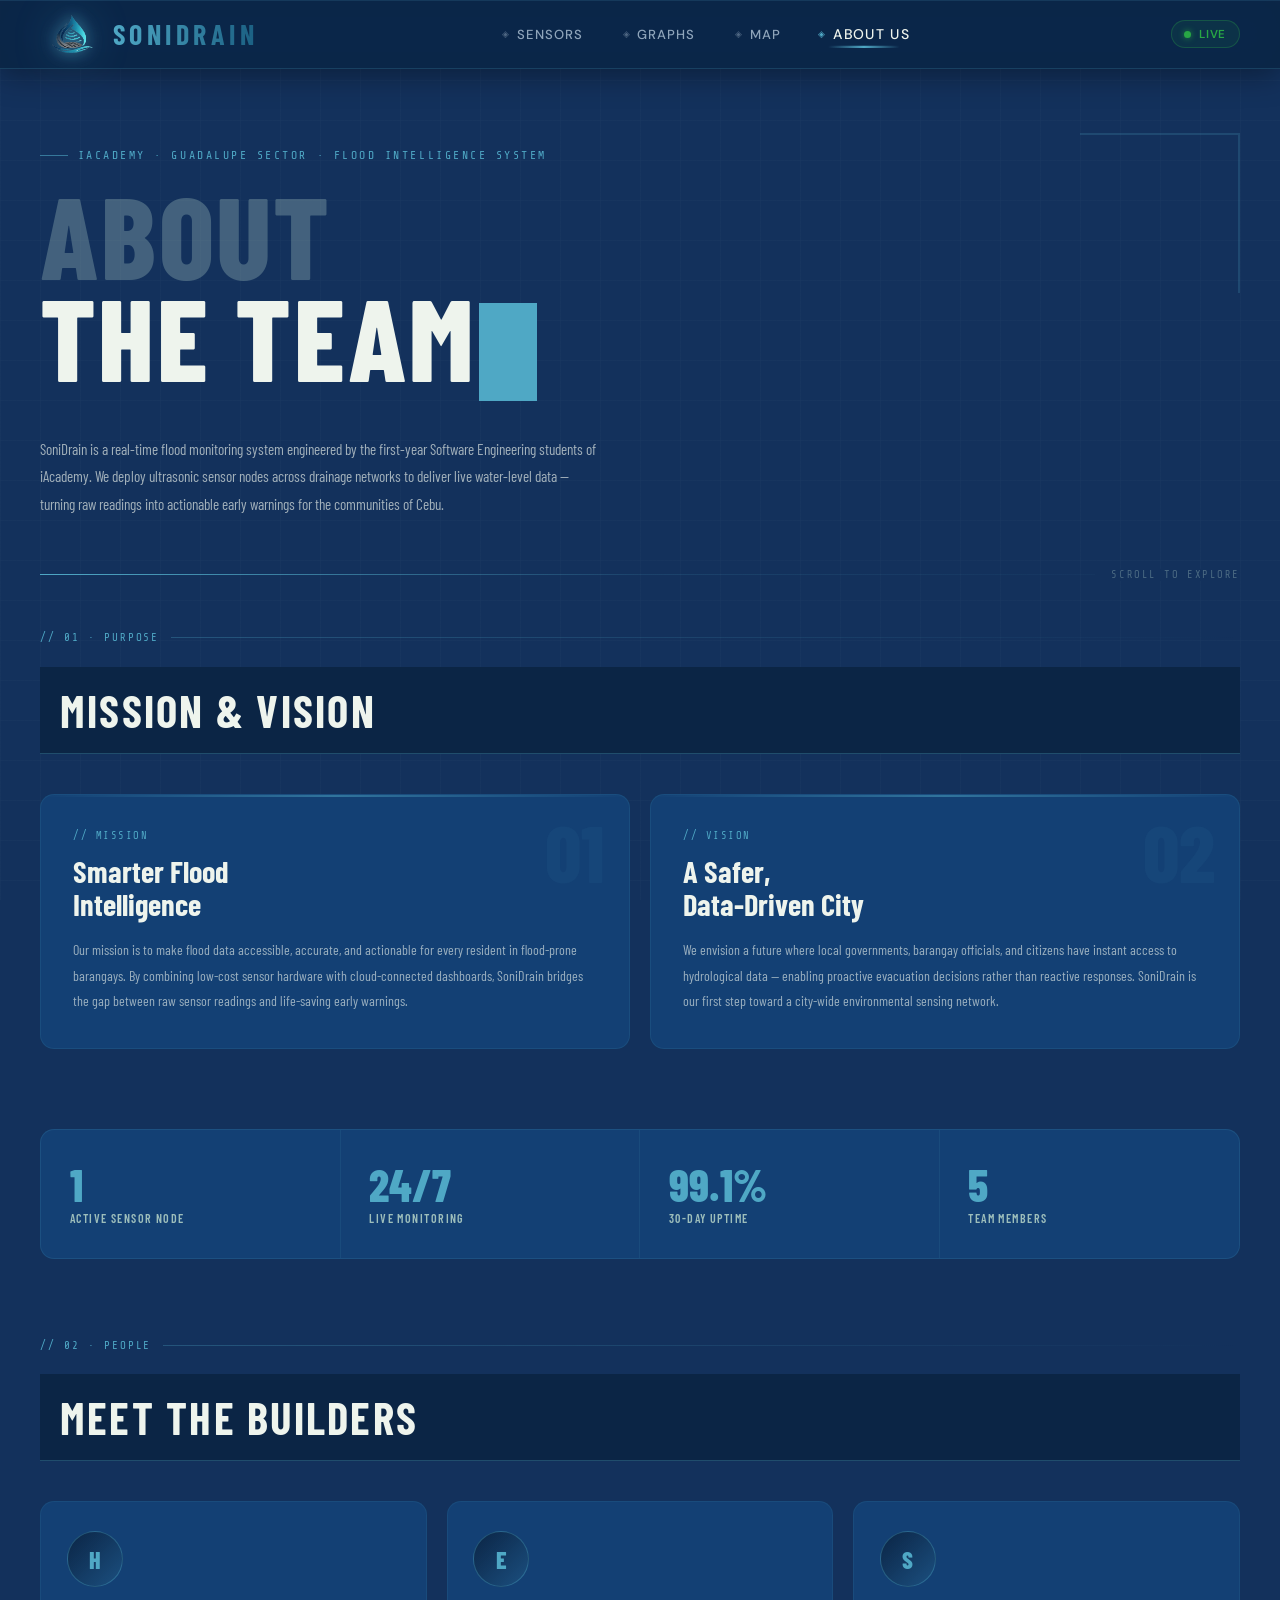
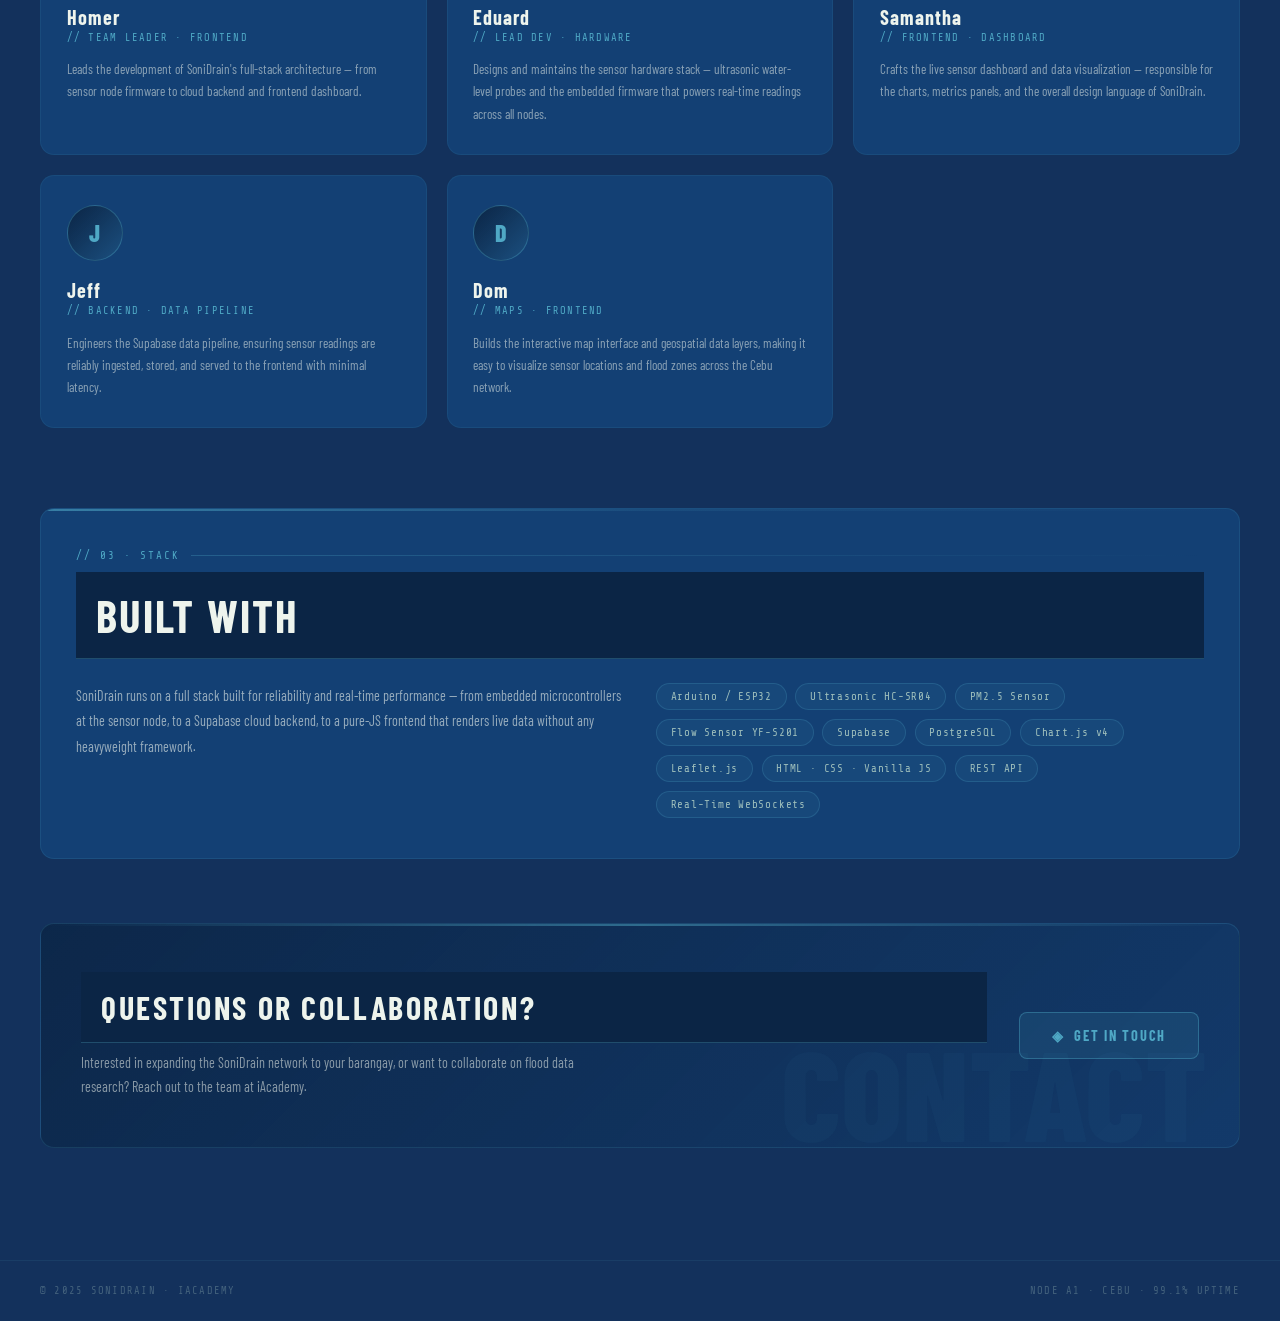
==== Aboutus.html @ 9e8f61bb "Add files via upload" ====
<!DOCTYPE html>
<html lang="en">
<head>
  <meta charset="UTF-8"/>
  <meta name="viewport" content="width=device-width, initial-scale=1.0"/>
  <title>SoniDrain · About Us</title>
  <link href="https://fonts.googleapis.com/css2?family=Barlow+Condensed:wght@400;600;700;800&family=DM+Sans:wght@300;400;500&family=Share+Tech+Mono&display=swap" rel="stylesheet"/>
  <link rel="stylesheet" href="sonidrain.css"/>
</head>
<body>

<div class="scanline"></div>

<!-- ── NAV ── -->
<nav id="mainNav">
  <div class="nav-inner">
    <a class="nav-title" href="index.html">
      <img src="[data-uri]" alt="SoniDrain logo" class="nav-logo"/>
      <span class="nav-brand">SONI<span style="color:var(--muted)">DRAIN</span></span>
    </a>

    <ul class="nav-links" role="list">
      <li><a href="Sensors.html"      class="nav-link"><span class="nav-link-icon">◈</span>Sensors</a></li>
      <li><a href="Testingchart.html" class="nav-link"><span class="nav-link-icon">◈</span>Graphs</a></li>
      <li><a href="Maps.html"         class="nav-link"><span class="nav-link-icon">◈</span>Map</a></li>
      <li><a href="AboutUs.html"      class="nav-link active"><span class="nav-link-icon">◈</span>About Us</a></li>
    </ul>

    <div class="nav-status">
      <span class="status-dot"></span>
      <span class="status-text">Live</span>
    </div>

    <button class="hamburger" id="hamburger" aria-label="Toggle menu" aria-expanded="false">
      <span></span><span></span><span></span>
    </button>
  </div>

  <div class="mobile-menu" id="mobileMenu" aria-hidden="true">
    <a href="Sensors.html"      class="mobile-link"><span class="mobile-link-label">Sensors</span></a>
    <a href="Testingchart.html" class="mobile-link"><span class="mobile-link-label">Graphs</span></a>
    <a href="Maps.html"         class="mobile-link"><span class="mobile-link-label">Map</span></a>
    <div class="mobile-divider"></div>
    <a href="AboutUs.html"      class="mobile-link mobile-link-about"><span class="mobile-link-label">About Us</span></a>
  </div>
</nav>

<!-- ── HERO ── -->
<section class="about-hero">
  <p class="about-eyebrow">iAcademy · Guadalupe Sector · Flood Intelligence System</p>
  <h1 class="about-headline">
    <span class="h-dim">About</span>
    <span class="h-bright">The Team<span class="cursor-blink"></span></span>
  </h1>
  <p class="about-intro">
    SoniDrain is a real-time flood monitoring system engineered by the first-year Software Engineering students of iAcademy. We deploy ultrasonic sensor nodes across drainage networks to deliver live water-level data — turning raw readings into actionable early warnings for the communities of Cebu.
  </p>
  <div class="about-divider" data-label="SCROLL TO EXPLORE"></div>
</section>

<!-- ── MAIN CONTENT ── -->
<main class="about-main">

  <!-- MISSION & VISION -->
  <section class="mv-section">
    <p class="about-label" style="animation-delay:0.05s">// 01 · Purpose</p>
    <h2 class="about-section-title" style="animation-delay:0.1s">Mission &amp; Vision</h2>

    <div class="mv-grid">
      <div class="mv-card" style="animation-delay:0.15s">
        <span class="mv-bg-num">01</span>
        <p class="mv-tag">// Mission</p>
        <h3 class="mv-title">Smarter Flood<br/>Intelligence</h3>
        <p class="mv-body">Our mission is to make flood data accessible, accurate, and actionable for every resident in flood-prone barangays. By combining low-cost sensor hardware with cloud-connected dashboards, SoniDrain bridges the gap between raw sensor readings and life-saving early warnings.</p>
      </div>
      <div class="mv-card" style="animation-delay:0.25s">
        <span class="mv-bg-num">02</span>
        <p class="mv-tag">// Vision</p>
        <h3 class="mv-title">A Safer,<br/>Data-Driven City</h3>
        <p class="mv-body">We envision a future where local governments, barangay officials, and citizens have instant access to hydrological data — enabling proactive evacuation decisions rather than reactive responses. SoniDrain is our first step toward a city-wide environmental sensing network.</p>
      </div>
    </div>
  </section>

  <!-- STATS STRIP -->
  <div class="about-stats" style="animation-delay:0.3s">
    <div class="stat-cell">
      <span class="stat-num">1</span>
      <span class="stat-lbl">Active Sensor Node</span>
    </div>
    <div class="stat-cell">
      <span class="stat-num">24/7</span>
      <span class="stat-lbl">Live Monitoring</span>
    </div>
    <div class="stat-cell">
      <span class="stat-num">99.1%</span>
      <span class="stat-lbl">30-Day Uptime</span>
    </div>
    <div class="stat-cell">
      <span class="stat-num">5</span>
      <span class="stat-lbl">Team Members</span>
    </div>
  </div>

  <!-- TEAM -->
  <section class="team-section">
    <p class="about-label" style="animation-delay:0.35s">// 02 · People</p>
    <h2 class="about-section-title" style="animation-delay:0.4s">Meet the Builders</h2>

    <div class="about-team-grid">
      <div class="about-team-card" style="animation-delay:0.45s">
        <div class="team-av">H</div>
        <div class="team-nm">Homer</div>
        <div class="team-rl">// Team Leader · Frontend</div>
        <p class="team-bi">Leads the development of SoniDrain's full-stack architecture — from sensor node firmware to cloud backend and frontend dashboard.</p>
      </div>

      <div class="about-team-card" style="animation-delay:0.52s">
        <div class="team-av">E</div>
        <div class="team-nm">Eduard</div>
        <div class="team-rl">// Lead Dev · Hardware</div>
        <p class="team-bi">Designs and maintains the sensor hardware stack — ultrasonic water-level probes and the embedded firmware that powers real-time readings across all nodes.</p>
      </div>

      <div class="about-team-card" style="animation-delay:0.59s">
        <div class="team-av">S</div>
        <div class="team-nm">Samantha</div>
        <div class="team-rl">// Frontend · Dashboard</div>
        <p class="team-bi">Crafts the live sensor dashboard and data visualization — responsible for the charts, metrics panels, and the overall design language of SoniDrain.</p>
      </div>

      <div class="about-team-card" style="animation-delay:0.66s">
        <div class="team-av">J</div>
        <div class="team-nm">Jeff</div>
        <div class="team-rl">// Backend · Data Pipeline</div>
        <p class="team-bi">Engineers the Supabase data pipeline, ensuring sensor readings are reliably ingested, stored, and served to the frontend with minimal latency.</p>
      </div>

      <div class="about-team-card" style="animation-delay:0.73s">
        <div class="team-av">D</div>
        <div class="team-nm">Dom</div>
        <div class="team-rl">// Maps · Frontend</div>
        <p class="team-bi">Builds the interactive map interface and geospatial data layers, making it easy to visualize sensor locations and flood zones across the Cebu network.</p>
      </div>
    </div>
  </section>

  <!-- TECH STACK -->
  <div class="about-tech" style="animation-delay:0.8s">
    <p class="about-label" style="margin-bottom:0.6rem; animation-delay:0s; opacity:1">// 03 · Stack</p>
    <h2 class="about-section-title" style="margin-bottom:1.5rem; animation-delay:0s; opacity:1">Built With</h2>

    <div class="tech-two-col">
      <p class="tech-intro">
        SoniDrain runs on a full stack built for reliability and real-time performance — from embedded microcontrollers at the sensor node, to a Supabase cloud backend, to a pure-JS frontend that renders live data without any heavyweight framework.
      </p>
      <div class="tech-pills">
        <span class="tech-pill">Arduino / ESP32</span>
        <span class="tech-pill">Ultrasonic HC-SR04</span>
        <span class="tech-pill">PM2.5 Sensor</span>
        <span class="tech-pill">Flow Sensor YF-S201</span>
        <span class="tech-pill">Supabase</span>
        <span class="tech-pill">PostgreSQL</span>
        <span class="tech-pill">Chart.js v4</span>
        <span class="tech-pill">Leaflet.js</span>
        <span class="tech-pill">HTML · CSS · Vanilla JS</span>
        <span class="tech-pill">REST API</span>
        <span class="tech-pill">Real-Time WebSockets</span>
      </div>
    </div>
  </div>

  <!-- CTA -->
  <div class="about-cta" style="animation-delay:0.9s">
    <div>
      <h2 class="cta-title">Questions or Collaboration?</h2>
      <p class="cta-sub">Interested in expanding the SoniDrain network to your barangay, or want to collaborate on flood data research? Reach out to the team at iAcademy.</p>
    </div>
    <a href="mailto:samanthaalexi2007@gmail.com" class="cta-btn">◈&nbsp; Get In Touch</a>
  </div>

</main>

<!-- FOOTER -->
<footer class="about-footer">
  <span>© 2025 SoniDrain · iAcademy</span>
  <span>Node A1 · Cebu · 99.1% Uptime</span>
</footer>

<!-- NAV SCRIPT -->
<script>
  document.addEventListener('DOMContentLoaded', function () {
    var btn    = document.getElementById('hamburger');
    var drawer = document.getElementById('mobileMenu');
    if (!btn || !drawer) return;
    btn.addEventListener('click', function () {
      var isOpen = drawer.classList.toggle('open');
      btn.classList.toggle('open', isOpen);
      btn.setAttribute('aria-expanded', String(isOpen));
      drawer.setAttribute('aria-hidden', String(!isOpen));
    });
    drawer.querySelectorAll('a').forEach(function (link) {
      link.addEventListener('click', function () {
        drawer.classList.remove('open');
        btn.classList.remove('open');
        btn.setAttribute('aria-expanded', 'false');
        drawer.setAttribute('aria-hidden', 'true');
      });
    });
  });
</script>

</body>
</html>
---- sonidrain.css ----
*, *::before, *::after { box-sizing: border-box; margin: 0; padding: 0; }

/* remove default top margin from headings so sticky nav doesn't create gap */
h1, h2, h3, h4, h5, h6 { margin-top: 0; }

:root {
  --bg: #13315c;
  --surface: #134074;
  --border: #0b2545;
  --accent: #f4e9cd;
  --text: #eef4ed;
  --muted: #9dbebb;
}

 body {
    background: var(--bg);
    color: var(--text);
    font-family: 'DM Sans', sans-serif;
    min-height: 100vh;
    overflow-x: hidden;
    /* allow vertical touch scrolling by default */
    touch-action: pan-y;
  }

  /* Animated background grid */
  body::before {
    content: '';
    position: fixed;
    inset: 0;
    background-image: 
      linear-gradient(rgba(157,190,187,0.03) 1px, transparent 1px),
      linear-gradient(90deg, rgba(157,190,187,0.03) 1px, transparent 1px);
    background-size: 40px 40px;
    pointer-events: none;
    z-index: 0;
  }

/* ── NAV SHELL ── */
nav {
  position: sticky;
  top: 0;
  z-index: 100;
  background: var(--border);
  backdrop-filter: blur(12px);
  border-bottom: 1px solid var(--border);
}

.nav-inner {
  display: flex;
  align-items: center;
  justify-content: space-between;
  padding: 0 2.5rem;
  height: 64px;
}

/* ── TITLE ── */
.nav-title {
  text-decoration: none;
  display: flex;
  align-items: center;
  gap: 0.55rem;
}

.nav-logo {
  height: 40px;
  width: auto;
  display: block;
  filter: drop-shadow(0 0 6px rgba(79, 168, 197, 0.7)) drop-shadow(0 0 14px rgba(79, 168, 197, 0.4));
}

.nav-title-text {
  font-family: 'Barlow Condensed', 'DM Sans', sans-serif;
  font-size: 2.0rem;
  font-weight: 700;
  letter-spacing: 0.12em;
  text-transform: uppercase;
  background: linear-gradient(to right, #4fa8c5, #1a5f82);
  -webkit-background-clip: text;
  -webkit-text-fill-color: transparent;
  background-clip: text;
  filter: drop-shadow(0 0 6px rgba(79, 168, 197, 0.7)) drop-shadow(0 0 14px rgba(79, 168, 197, 0.4));
}

.nav-links { list-style: none; display: flex; align-items: center; gap: 0.15rem; margin: 0; padding: 0; }

/* Nav shell */
nav#mainNav {
  position: sticky;
  top: 0;
  z-index: 200;
  background: rgba(11, 37, 69, 0.92);
  backdrop-filter: blur(20px) saturate(180%);
  -webkit-backdrop-filter: blur(20px) saturate(180%);
  border-bottom: 1px solid rgba(79, 168, 197, 0.2);
  box-shadow: 0 4px 32px rgba(0, 0, 0, 0.4), 0 1px 0 rgba(79, 168, 197, 0.15) inset;
}

/* Inner layout */
nav#mainNav .nav-inner {
  display: flex;
  align-items: center;
  justify-content: space-between;
  padding: 0 2.5rem;
  height: 68px;
  max-width: 1400px;
  margin: 0 auto;
}

/* Brand / logo */
nav#mainNav .nav-title {
  text-decoration: none;
  display: flex;
  align-items: center;
  gap: 0.65rem;
  flex-shrink: 0;
}

nav#mainNav .nav-logo {
  height: 38px;
  width: auto;
  filter: drop-shadow(0 0 8px rgba(79, 168, 197, 0.8)) drop-shadow(0 0 20px rgba(79, 168, 197, 0.35));
  transition: filter 0.3s ease;
}

nav#mainNav .nav-title:hover .nav-logo {
  filter: drop-shadow(0 0 12px rgba(79, 168, 197, 1)) drop-shadow(0 0 28px rgba(79, 168, 197, 0.6));
}

nav#mainNav .nav-brand {
  font-family: 'Barlow Condensed', 'DM Sans', sans-serif;
  font-size: 1.75rem;
  font-weight: 700;
  letter-spacing: 0.16em;
  text-transform: uppercase;
  background: linear-gradient(to right, #4fa8c5, #1a5f82);
  -webkit-background-clip: text;
  -webkit-text-fill-color: transparent;
  background-clip: text;
  line-height: 1;
}

/* Nav links */
nav#mainNav .nav-link {
  position: relative;
  display: flex;
  align-items: center;
  gap: 0.4rem;
  color: rgba(200, 220, 235, 0.7);
  text-decoration: none;
  font-family: 'DM Sans', sans-serif;
  font-size: 0.82rem;
  font-weight: 500;
  letter-spacing: 0.08em;
  text-transform: uppercase;
  padding: 0.55rem 1.1rem;
  border-radius: 6px;
  border: 1px solid transparent;
  transition: color 0.2s, background 0.2s, border-color 0.2s;
}

nav#mainNav .nav-link-icon {
  font-size: 0.55rem;
  opacity: 0.5;
  transition: opacity 0.2s, color 0.2s;
}

nav#mainNav .nav-link:hover,
nav#mainNav .nav-link.active {
  color: #eef4ed;
  transition: color 0.2s, transform 0.2s;
  transform: scale(1.07);
}

nav#mainNav .nav-link:hover .nav-link-icon,
nav#mainNav .nav-link.active .nav-link-icon {
  color: #4fa8c5;
  opacity: 1;
}

/* Animated underline */
nav#mainNav .nav-link::after {
  content: '';
  position: absolute;
  bottom: 5px;
  left: 50%;
  width: 0;
  height: 1.5px;
  background: linear-gradient(90deg, transparent, #4fa8c5, transparent);
  transform: translateX(-50%);
  transition: width 0.3s ease;
  border-radius: 2px;
}

nav#mainNav .nav-link:hover::after,
nav#mainNav .nav-link.active::after {
  width: 55%;
}

/* Live status badge */
nav#mainNav .nav-status {
  display: flex;
  align-items: center;
  gap: 0.5rem;
  margin-left: 1.2rem;
  padding: 0.35rem 0.8rem;
  border-radius: 20px;
  background: rgba(40, 167, 69, 0.1);
  border: 1px solid rgba(40, 167, 69, 0.3);
  flex-shrink: 0;
}

nav#mainNav .status-dot {
  width: 7px;
  height: 7px;
  border-radius: 50%;
  background: #28a745;
  box-shadow: 0 0 6px rgba(40, 167, 69, 0.8);
  animation: pulse-dot 2s ease-in-out infinite;
}

@keyframes pulse-dot {
  0%, 100% { box-shadow: 0 0 4px rgba(40, 167, 69, 0.6); transform: scale(1); }
  50%       { box-shadow: 0 0 10px rgba(40, 167, 69, 1);  transform: scale(1.2); }
}

nav#mainNav .status-text {
  font-family: 'DM Sans', sans-serif;
  font-size: 0.72rem;
  font-weight: 600;
  letter-spacing: 0.06em;
  text-transform: uppercase;
  color: #28a745;
}

/* Hamburger */
nav#mainNav .hamburger {
  display: none;
  flex-direction: column;
  justify-content: center;
  gap: 5px;
  width: 40px;
  height: 40px;
  background: rgba(79, 168, 197, 0.08);
  border: 1px solid rgba(79, 168, 197, 0.25);
  border-radius: 8px;
  cursor: pointer;
  padding: 10px;
  transition: background 0.2s, border-color 0.2s;
}

nav#mainNav .hamburger:hover {
  background: rgba(79, 168, 197, 0.18);
  border-color: rgba(79, 168, 197, 0.5);
}

nav#mainNav .hamburger span {
  display: block;
  height: 1.5px;
  background: #9dbebb;
  border-radius: 2px;
  transition: transform 0.3s ease, opacity 0.3s ease, background 0.2s;
  transform-origin: center;
}

nav#mainNav .hamburger:hover span { background: #4fa8c5; }
nav#mainNav .hamburger.open span:nth-child(1) { transform: translateY(6.5px) rotate(45deg); }
nav#mainNav .hamburger.open span:nth-child(2) { opacity: 0; transform: scaleX(0); }
nav#mainNav .hamburger.open span:nth-child(3) { transform: translateY(-6.5px) rotate(-45deg); }

/* Mobile drawer */
nav#mainNav .mobile-menu {
  display: none;
  flex-direction: column;
  overflow: hidden;
  max-height: 0;
  transition: max-height 0.4s ease, padding 0.4s ease;
  border-top: 1px solid transparent;
  background: rgba(11, 37, 69, 0.97);
  padding: 0 1.5rem;
}

nav#mainNav .mobile-menu.open {
  display: flex;
  max-height: 480px;
  border-top-color: rgba(79, 168, 197, 0.2);
  padding: 0.75rem 1.5rem 1rem;
}

nav#mainNav .mobile-link {
  display: flex;
  align-items: center;
  padding: 0.85rem 0.5rem;
  color: rgba(200, 220, 235, 0.75);
  text-decoration: none;
  font-family: 'DM Sans', sans-serif;
  font-size: 0.9rem;
  font-weight: 500;
  letter-spacing: 0.06em;
  text-transform: uppercase;
  border-bottom: 1px solid rgba(79, 168, 197, 0.1);
  transition: color 0.2s, padding-left 0.2s;
}

nav#mainNav .mobile-link:last-child { border-bottom: none; }

nav#mainNav .mobile-link:hover,
nav#mainNav .mobile-link.active {
  color: #4fa8c5;
  padding-left: 1rem;
}

nav#mainNav .mobile-divider {
  height: 1px;
  background: rgba(79, 168, 197, 0.15);
  margin: 0.25rem 0;
}

nav#mainNav .mobile-link-about { color: rgba(244, 233, 205, 0.7); }
nav#mainNav .mobile-link-about:hover { color: #f4e9cd; }

/* Responsive */
@media (max-width: 720px) {
  nav#mainNav .nav-inner { padding: 0 1.25rem; }
  nav#mainNav .nav-links  { display: none; }
  nav#mainNav .nav-status { display: none; }
  nav#mainNav .hamburger  { display: flex; }
  nav#mainNav .mobile-menu { display: flex; }
}

/*homers code*/
.ctrl-dropdown {
  position: relative;
}

.ctrl-toggle {
  display: flex;
  align-items: center;
  gap: 0.45rem;
  white-space: nowrap;
}

.ctrl-label {
  color: var(--muted);
  font-size: 0.75rem;
  letter-spacing: 0.06em;
  text-transform: uppercase;
  border-right: 1px solid var(--border);
  padding-right: 0.55rem;
  margin-right: 0.1rem;
}

.ctrl-value {
  color: var(--text);
  font-size: 0.875rem;
}

/* ── CTRL DROPDOWN MENU PANEL (base — hidden by default) ── */
.ctrl-menu {
  position: absolute;
  top: calc(100% + 6px);
  left: 0;
  min-width: 160px;
  background: var(--surface);
  border: 1px solid rgba(79, 168, 197, 0.35);
  border-radius: 6px;
  box-shadow: 0 6px 20px rgba(0, 0, 0, 0.5);
  z-index: 300;
  opacity: 0;
  visibility: hidden;
  transform: translateY(-6px);
  transition: opacity 0.15s ease, transform 0.15s ease, visibility 0.15s;
  padding: 4px 0;
}

.ctrl-menu a {
  display: block;
  padding: 1rem 1rem;
  color: var(--text);
  text-decoration: none;
  font-family: 'Barlow Condensed', sans-serif;
  font-size: 0.875rem;
  white-space: nowrap;
  transition: background 0.15s, color 0.15s;
}

.ctrl-menu a:hover {
  background: rgba(79, 168, 197, 0.15);
  color: #4fa8c5;
}

/* add a thin divider between items */
.ctrl-menu a + a {
  border-top: 1px solid var(--border);
}

/* when pointer is over an item, make its divider a pastel blue too */
.ctrl-menu a:hover,
.ctrl-menu a:hover + a {
  border-top-color: rgba(79, 168, 197, 0.3);
}
/* open state — JS toggles this class */
.ctrl-menu.ctrl-open {
  opacity: 1;
  visibility: visible;
  transform: translateY(0);
}

/* ── CTRL TOGGLE BUTTON BASE STYLES ── */
.ctrl-toggle {
  background: var(--bg);
  border: 1px solid var(--border);
  border-radius: 6px;
  padding: 0.5rem 0.5rem;
  cursor: pointer;
  color: var(--text);
  transition: border-color 0.2s;
}

.ctrl-toggle:hover {
  border-color: rgba(79, 168, 197, 0.6);
}

.chevron {
  transition: transform 0.2s ease;
  color: var(--muted);
  flex-shrink: 0;
}

.ctrl-toggle-wrap {
  display: flex;
  align-items: center;
  gap: 0.5rem;
  border: 1px solid var(--border);
  border-radius: 6px;
  padding: 0.5rem 0.9rem;
  background: var(--bg);
  cursor: pointer;
}

.ctrl-toggle-wrap .ctrl-label {
  border-right: none;
  padding-right: 0;
  margin-right: 0;
}

.ctrl-number {
  width: 60px;
  background: transparent;
  border: none;
  color: var(--text);
  font-family: 'Barlow Condensed', sans-serif;
  font-size: 0.875rem;
  outline: none;
  padding: 0;
}

.ctrl-fetch-btn {
  margin-left: 0;
}

.ctrl-dropdown .dropdown-menu {
  z-index: 200;
}
.container {
  background-color: var(--surface);
  padding: 20px;
  border-radius: 8px;
  box-shadow: 0 2px 4px rgba(0,0,0,0.3);
  margin: 24px auto;
  max-width: 960px;
  /* allow children (like charts) to overflow vertically */
  overflow: visible;
  display: flex;
  flex-direction: column;
}

/* ensure chart container and wrapper grow to fit their canvas */
#chartContainer {
  overflow: visible;
  /* maintain sensible baseline height even before chart drawn */
  min-height: clamp(300px, 50vw, 600px);
}

.chart-wrapper {
  /* make sure canvas has room; height already controlled by clamp above */
  width: 100%;
}

.container h1 {
  color: var(--accent);
  margin-bottom: 16px;
  font-family: 'Barlow Condensed', sans-serif;
}

.controls {
  margin-bottom: 20px;
  display: flex;
  flex-wrap: wrap;
  align-items: center;
  gap: 10px;
  padding: 5px 0 0 5px;

}

.controls label {
  color: var(--text);
  font-size: 0.875rem;
}

.controls select,
.controls input[type="number"] {
  padding: 8px 10px;
  border: 1px solid var(--border);
  border-radius: 4px;
  background: var(--bg);
  color: var(--text);
  font-family: 'Barlow Condensed', sans-serif;
  font-size: 0.875rem;
  cursor: pointer;
}

.controls input[type="checkbox"] {
  accent-color: var(--accent);
  width: 16px;
  height: 16px;
  cursor: pointer;
}

.controls button {
  padding: 8px 18px;
  background: var(--bg);
  color: var(--accent);
  border: 1px solid var(--bg);
  border-radius: 4px;
  font-family: 'DM Sans', sans-serif;
  font-size: 0.875rem;
  cursor: pointer;
  transition: background 0.2s, color 0.2s;
}

.controls button:hover {
  background: var(--accent);
  color: var(--bg);
}

#chartContainer {
  position: relative;
  width: 100%;
  height: auto;
  /* ensure parent expands: reserve plenty of vertical space for the chart */
  min-height: clamp(300px, 50vw, 600px);
}

#chartContainer h3 {
  color: var(--muted);
  font-size: 0.8rem;
  margin-bottom: 6px;
}

#output {
  color: var(--muted);
  font-size: 0.75rem;
  max-height: 120px;
  overflow-y: auto;
  background: var(--border);
  padding: 8px;
  border-radius: 4px;
  margin-bottom: 12px;
  white-space: pre-wrap;
  word-break: break-all;
}

.chart-wrapper {
  position: relative;
  width: 100%;
  height: clamp(250px, 45vw, 480px);
}

.chart-wrapper canvas {
  width: 100% !important;
  height: 100% !important;
}

@media (max-width: 600px) {
  .container {
    margin: 5px;
    padding: 14px;
  }

  .chart-wrapper {
    height: clamp(220px, 60vw, 320px);
  }

  .controls {
    flex-direction: column;
    align-items: flex-start;
  }
}

 /*doms page*/
    * { margin: 0; padding: 0; box-sizing: border-box; }

    body {
      background: #13315c;
      color: #eef4ed;
      font-family: 'Barlow Condensed', sans-serif;
    }

    h2 {
      padding: 16px 20px;
      background: #0b2545;
      color: #eef4ed;
      font-size: 1.1rem;
      letter-spacing: 0.08em;
      text-transform: uppercase;
      border-bottom: 1px solid rgba(79, 168, 197, 0.3);
      transition: background 0.15s;
    }

    #map {
      height: 100%;
      width: 100%;
    }

    /* Dark tile overlay to tint OSM tiles toward the brand palette */
    .leaflet-tile-pane {
      filter: hue-rotate(190deg) saturate(0.6) brightness(0.6);
    }

    /* Popup styling */
    .leaflet-popup-content-wrapper {
      background: #134074;
      color: #eef4ed;
      border: 1px solid rgba(79, 168, 197, 0.4);
      border-radius: 6px;
      box-shadow: 0 4px 16px rgba(0,0,0,0.4);
    }
    .leaflet-popup-tip {
      background: #134074;
    }
    .leaflet-popup-content b {
      color: #4fa8c5;
    }
    .leaflet-popup-close-button {
      color: #9dbebb !important;
    }

    /* Layout */
    .container {
      display: flex;
      height: calc(100vh - 68px);
    }
    /* chart layout used for chart page (sidebar + main content) */
    .chart-layout {
      display: flex;
      flex-direction: row;
      height: calc(100vh - 68px);
      width: 100vw;
    }

    /* main content area beside sidebar */
    .chart-layout .main-content {
      flex: 1 1 auto;
      padding: 20px;
      overflow: auto;
    }

    /* make sidebar stack on narrow screens */
    @media (max-width: 900px) {
      .chart-layout {
        flex-direction: column;
        /* remove fixed viewport height so content can scroll naturally */
        height: auto;
        min-height: calc(100vh - 68px - 53px); /* nav + page-header */
      }

      .chart-layout .sidebar {
        width: 100%;
        min-width: 0;
        /* cap sidebar so it doesn't eat the whole screen */
        max-height: 260px;
        padding: 1rem;
        margin: 0 1rem;
        overflow-y: auto;
        border-right: none;
        border-bottom: 1px solid rgba(79,168,197,0.2);
      }

      /* controls wrap into a tighter grid on mobile */
      .chart-layout .controls {
        display: flex;
        flex-wrap: wrap;
        gap: 8px;
        padding: 12px;
      }

      /* each control stretches to fill available row width */
      .chart-layout .ctrl-dropdown,
      .chart-layout .ctrl-toggle-wrap,
      .chart-layout .ctrl-fetch-btn {
        flex: 1 1 calc(50% - 8px);
        min-width: 140px;
      }

      /* Fetch button spans full width for easy tap */
      .chart-layout .ctrl-fetch-btn {
        flex: 1 1 100%;
      }

      /* chart wrapper fills remaining height sensibly */
      .chart-layout .chart-wrapper {
        height: clamp(260px, 55vw, 420px);
      }

      /* give main-content breathing room */
      .chart-layout .main-content {
        padding: 12px;
        overflow: visible;
      }
    }

    /* Extra-small phones */
    @media (max-width: 480px) {
      .chart-layout .sidebar {
        max-height: 220px;
      }

      .chart-layout .ctrl-dropdown,
      .chart-layout .ctrl-toggle-wrap {
        flex: 1 1 100%;
      }

      .chart-layout .chart-wrapper {
        height: clamp(220px, 65vw, 340px);
      }

      .page-header {
        font-size: 1.1rem;
        padding: 10px 14px;
      }
    }


    /* Sidebar (styled like the sensor-panel) */
    .sidebar {
      width: 260px;
      min-width: 260px;
      background: var(--surface);
      border: 1px solid var(--border);
      overflow-y: auto;
      display: flex;
      flex-direction: column;
    }

    .sidebar-title {
      padding: 1rem 1.2rem;
      font-size: 0.75rem;
      font-weight: 600;
      letter-spacing: 0.15em;
      text-transform: uppercase;
      color: var(--muted);
      background: none;
      border-bottom: 1px solid var(--border);
      display: flex;
      align-items: center;
      gap: 0.5rem;
    }

    /* page header for chart view */
    .page-header {
      padding: 16px 20px;
      background: #0b2545;
      color: #eef4ed;
      font-size: 1.1rem;
      letter-spacing: 0.08em;
      text-transform: uppercase;
      border-bottom: 1px solid rgba(79, 168, 197, 0.3);
    }

    .sensor-card {
      padding: 14px 16px;
      border-bottom: 1px solid rgba(79, 168, 197, 0.1);
      cursor: pointer;
      transition: background 0.15s;
    }

    .sensor-card:hover {
      background: rgba(79, 168, 197, 0.08);
    }

    .sensor-card.active {
      background: rgba(79, 168, 197, 0.15);
      border-left: 3px solid #4fa8c5;
    }

    .sensor-card .sensor-name {
      font-size: 0.9rem;
      font-weight: 600;
      color: #eef4ed;
      margin-bottom: 4px;
    }

    .sensor-card .sensor-coords {
      font-size: 0.75rem;
      color: #9dbebb;
      font-family: monospace;
      margin-bottom: 8px;
    }

    .sensor-card .go-btn {
      display: inline-flex;
      align-items: center;
      gap: 5px;
      font-size: 0.7rem;
      color: #4fa8c5;
      text-decoration: none;
      letter-spacing: 0.05em;
      text-transform: uppercase;
      border: 1px solid rgba(79, 168, 197, 0.35);
      padding: 3px 8px;
      border-radius: 3px;
      transition: background 0.15s, color 0.15s;
    }

    .sensor-card .go-btn:hover {
      background: #4fa8c5;
      color: #0b2545;
    }

    /* Attribution */
    .leaflet-control-attribution {
      background: rgba(11, 37, 69, 0.85) !important;
      color: #9dbebb !important;
    }
    .leaflet-control-attribution a {
      color: #4fa8c5 !important;
    }

    /* Zoom controls */
    .leaflet-control-zoom a {
      background: #134074 !important;
      color: #eef4ed !important;
      border-color: rgba(79, 168, 197, 0.3) !important;
    }
    .leaflet-control-zoom a:hover {
      background: #4fa8c5 !important;
      color: #0b2545 !important;
    }

/* ═══════════════════════════════════════════════════════════
   MAP PAGE — Design System
   ═══════════════════════════════════════════════════════════ */

/* Page wrapper (below fixed nav) */
.page-wrapper {
  position: relative;
  z-index: 1;
  display: flex;
  flex-direction: column;
  /* allow wrapper to expand with content */
  min-height: 100vh;
  /* some space under navbar */
  padding-top: 8px;
}

/* Section header strip */
.section-header {
  /* reduce vertical padding to tighten space under the navbar */
  padding: 16px 32px 8px;
  display: flex;
  align-items: flex-end;
  gap: 20px;
}

.section-header h2 {
  font-family: 'Barlow Condensed', sans-serif;
  font-size: clamp(1.8rem, 4vw, 2.8rem);
  font-weight: 700;
  letter-spacing: 0.08em;
  text-transform: uppercase;
  color: #e8f4f8;
  line-height: 1;
}

.section-header h2 span { color: #4fa8c5; }

.section-header .header-rule {
  flex: 1;
  height: 1px;
  background: linear-gradient(90deg, rgba(79,168,197,0.4) 0%, transparent 100%);
  margin-bottom: 6px;
}

.section-header .header-tag {
  font-family: 'Space Mono', monospace;
  font-size: 0.65rem;
  color: #4fa8c5;
  letter-spacing: 0.15em;
  text-transform: uppercase;
  border: 1px solid rgba(79,168,197,0.4);
  padding: 4px 10px;
  border-radius: 4px;
  margin-bottom: 2px;
  white-space: nowrap;
}

/* Map outer container */
.map-container {
  display: flex;
  /* reset flex to let wrapper control page height */
  flex: none;
  margin: 0 24px 24px;
  border-radius: 12px;
  overflow: hidden;
  border: 1px solid rgba(79,168,197,0.15);
  box-shadow:
    0 0 0 1px rgba(79,168,197,0.05),
    0 24px 60px rgba(0,0,0,0.6),
    inset 0 0 80px rgba(79,168,197,0.03);
  min-height: 560px;
}

/* ── Map Sidebar ── */
.map-container .sidebar {
  width: 300px;
  min-width: 260px;
  background: #111e2e;
  display: flex;
  flex-direction: column;
  border-right: 1px solid rgba(79,168,197,0.15);
  position: relative;
  overflow: hidden;
  /* reset any chart-layout overrides */
  height: auto;
  max-height: none;
  border-bottom: none;
}

/* Vertical accent line */
.map-container .sidebar::before {
  content: '';
  position: absolute;
  top: 0; left: 0; bottom: 0;
  width: 3px;
  background: linear-gradient(
    180deg,
    transparent 0%,
    #4fa8c5 30%,
    #4fa8c5 70%,
    transparent 100%
  );
  opacity: 0.6;
  z-index: 1;
}

.map-container .sidebar-title {
  font-family: 'Space Mono', monospace;
  font-size: 0.62rem;
  letter-spacing: 0.20em;
  text-transform: uppercase;
  color: #4fa8c5;
  padding: 20px 20px 14px 24px;
  border-bottom: 1px solid rgba(79,168,197,0.15);
  display: flex;
  align-items: center;
  gap: 10px;
  background: none;
}

.map-container .sidebar-title::before {
  content: '';
  display: inline-block;
  width: 6px; height: 6px;
  border-radius: 50%;
  background: #3ecf8e;
  box-shadow: 0 0 8px #3ecf8e;
  flex-shrink: 0;
  animation: pulse-dot 2s ease-in-out infinite;
}

/* Scroll area */
.sidebar-scroll {
  flex: 1;
  overflow-y: auto;
  padding: 12px 12px 12px 14px;
}

.sidebar-scroll::-webkit-scrollbar { width: 4px; }
.sidebar-scroll::-webkit-scrollbar-track { background: transparent; }
.sidebar-scroll::-webkit-scrollbar-thumb {
  background: rgba(79,168,197,0.4);
  border-radius: 2px;
}

/* ── Sensor Cards (map page) ── */
.map-container .sensor-card {
  background: #162233;
  border: 1px solid rgba(79,168,197,0.15);
  border-radius: 8px;
  padding: 14px 14px 12px;
  margin-bottom: 8px;
  cursor: pointer;
  transition: border-color 0.2s, box-shadow 0.2s, transform 0.15s;
  position: relative;
  overflow: hidden;
  border-left: none; /* reset chart page active style */
}

.map-container .sensor-card::after {
  content: '';
  position: absolute;
  inset: 0;
  background: linear-gradient(135deg, rgba(79,168,197,0.12) 0%, transparent 60%);
  opacity: 0;
  transition: opacity 0.2s;
}

.map-container .sensor-card:hover {
  border-color: rgba(79,168,197,0.4);
  box-shadow: 0 4px 20px rgba(0,0,0,0.4), 0 0 0 1px rgba(79,168,197,0.4);
  transform: translateX(2px);
  background: #162233;
}

.map-container .sensor-card:hover::after { opacity: 1; }

.map-container .sensor-card.active {
  border-color: #4fa8c5;
  box-shadow: 0 0 0 1px #4fa8c5, 0 6px 24px rgba(79,168,197,0.2);
  background: #162233;
}

.map-container .sensor-card.active::after { opacity: 1; }

.map-container .sensor-card .sensor-name {
  font-family: 'Barlow Condensed', sans-serif;
  font-size: 1rem;
  font-weight: 700;
  letter-spacing: 0.06em;
  color: #e8f4f8;
  margin-bottom: 4px;
  position: relative;
  z-index: 1;
}

.sensor-place {
  font-size: 0.72rem;
  color: #8fb8c8;
  font-style: italic;
  margin-bottom: 8px;
  line-height: 1.4;
  position: relative;
  z-index: 1;
}

.map-container .sensor-card .sensor-coords {
  font-family: 'Space Mono', monospace;
  font-size: 0.60rem;
  color: #4a6b7a;
  letter-spacing: 0.05em;
  margin-bottom: 10px;
  position: relative;
  z-index: 1;
}

.map-container .sensor-card .go-btn {
  display: inline-flex;
  align-items: center;
  gap: 6px;
  font-family: 'Space Mono', monospace;
  font-size: 0.58rem;
  letter-spacing: 0.12em;
  text-transform: uppercase;
  color: #4fa8c5;
  border: 1px solid rgba(79,168,197,0.4);
  padding: 4px 10px;
  border-radius: 4px;
  background: rgba(79,168,197,0.12);
  transition: background 0.2s, box-shadow 0.2s;
  position: relative;
  z-index: 1;
}

.map-container .sensor-card:hover .go-btn,
.map-container .sensor-card.active .go-btn {
  background: rgba(79,168,197,0.22);
  box-shadow: 0 0 12px rgba(79,168,197,0.3);
}

/* ── Map pane ── */
#map {
  flex: 1;
  z-index: 1;
  position: relative;
  height: 100%;
  width: 100%;
  /* allow vertical swipes to pass through so page can scroll on touch devices */
  touch-action: pan-y;
}

/* Leaflet dark popup */
.leaflet-popup-content-wrapper {
  background: #111e2e !important;
  border: 1px solid rgba(79,168,197,0.4) !important;
  border-radius: 8px !important;
  box-shadow: 0 8px 32px rgba(0,0,0,0.5) !important;
  color: #e8f4f8 !important;
  font-family: 'DM Sans', sans-serif !important;
  font-size: 0.82rem !important;
}

.leaflet-popup-tip { background: #111e2e !important; }

.leaflet-popup-content b {
  font-family: 'Barlow Condensed', sans-serif !important;
  font-size: 1rem !important;
  letter-spacing: 0.05em !important;
  color: #4fa8c5 !important;
}

.leaflet-control-zoom a {
  background: #111e2e !important;
  color: #4fa8c5 !important;
  border-color: rgba(79,168,197,0.4) !important;
  transition: background 0.2s !important;
}

.leaflet-control-zoom a:hover {
  background: #162233 !important;
  box-shadow: 0 0 10px rgba(79,168,197,0.3) !important;
}

.leaflet-control-attribution {
  background: rgba(11,22,36,0.75) !important;
  color: #4a6b7a !important;
  font-size: 0.55rem !important;
  backdrop-filter: blur(4px);
}

.leaflet-control-attribution a { color: #4fa8c5 !important; }

/* ── Responsive ── */
@media (max-width: 700px) {
  .map-container {
    flex-direction: column;
    margin: 0 12px 16px;
    min-height: 520px;
  }

  .map-container .sidebar {
    width: 100%;
    min-width: unset;
    border-right: none;
    border-bottom: 1px solid rgba(79,168,197,0.15);
    max-height: 240px;
  }

  .sidebar-scroll {
    display: flex;
    flex-direction: row;
    gap: 8px;
    padding: 10px 12px;
    overflow-x: auto;
    overflow-y: hidden;
  }

  .map-container .sensor-card {
    min-width: 200px;
    margin-bottom: 0;
  }

  .section-header { padding: 12px 16px 8px; }
}

/*dreaded sensors page*/
 main {
    position: relative;
    z-index: 1;
    padding: 2rem;
    max-width: 1400px;
    margin: 0 auto;
  }

  /* PAGE TITLE */
  .page-header {
    display: flex;
    align-items: flex-start;
    justify-content: space-between;
    margin-bottom: 2rem;
    animation: fadeSlideIn 0.6s ease forwards;
  }

  @keyframes fadeSlideIn {
    from { opacity: 0; transform: translateY(-12px); }
    to { opacity: 1; transform: translateY(0); }
  }

  .page-title {
    font-family: 'Barlow Condensed', sans-serif;
    font-size: 1rem;
    font-weight: 600;
    letter-spacing: 0.15em;
    color: var(--muted);
    text-transform: uppercase;
    margin-bottom: 4px;
  }

  .network-name {
    font-family: 'Barlow Condensed', sans-serif;
    font-size: 2.2rem;
    font-weight: 700;
    letter-spacing: 0.05em;
    line-height: 1;
  }

  .network-name span { color: var(--muted); }

  .update-info {
    font-size: 0.75rem;
    color: var(--muted);
    margin-top: 6px;
    font-family: 'Share Tech Mono', monospace;
  }

  .uptime-block {
    text-align: right;
  }

  .uptime-value {
    font-family: 'Barlow Condensed', sans-serif;
    font-size: 3rem;
    font-weight: 700;
    color: var(--muted);
    line-height: 1;
  }

  .uptime-label {
    font-size: 0.7rem;
    color: var(--muted);
    letter-spacing: 0.1em;
    text-transform: uppercase;
    margin-top: 4px;
  }

  /* STAT CARDS ROW */
  .stats-row {
    display: grid;
    grid-template-columns: repeat(5, 1fr);
    gap: 1rem;
    margin-bottom: 2rem;
    animation: fadeSlideIn 0.6s ease 0.1s both;
  }

  .stat-card {
    background: var(--surface);
    border: 1px solid var(--border);
    border-radius: 10px;
    padding: 1rem 1.2rem;
    position: relative;
    overflow: hidden;
    transition: border-color 0.3s, box-shadow 0.3s;
  }

  .stat-card::before {
    content: '';
    position: absolute;
    top: 0; left: 0; right: 0;
    height: 2px;
    background: linear-gradient(90deg, transparent, var(--cyan), transparent);
    opacity: 0.5;
  }

  .stat-card:hover {
    border-color: var(--border-bright);
    box-shadow: var(--glow);
  }

  .stat-label {
    font-size: 0.68rem;
    letter-spacing: 0.12em;
    text-transform: uppercase;
    color: var(--muted);
    margin-bottom: 6px;
    font-family: 'Barlow Condensed', sans-serif;
    font-weight: 600;
  }

  .stat-value {
    font-family: 'Barlow Condensed', sans-serif;
    font-size: 2rem;
    font-weight: 700;
    line-height: 1;
  }

  .stat-value.online { color: #9dbebb; }
  .stat-value.alert { color: var(--accent); }
  .stat-value.offline { color: #ef5350; }
  .stat-value.temp { color: var(--muted); }
  .stat-value.humidity { color: var(--muted); }

  /* MAIN GRID */
  .main-grid {
    display: grid;
    grid-template-columns: 340px 1fr;
    gap: 1.5rem;
    animation: fadeSlideIn 0.6s ease 0.2s both;
  }

  /* SENSOR PANEL */
  .sensor-panel {
    background: var(--surface);
    border: 1px solid var(--border);
    border-radius: 12px;
    overflow: hidden;
    display: flex;
    flex-direction: column;
  }

  .panel-header {
    padding: 1rem 1.2rem;
    border-bottom: 1px solid var(--border);
    font-family: 'Barlow Condensed', sans-serif;
    font-size: 0.75rem;
    font-weight: 600;
    letter-spacing: 0.15em;
    color: var(--muted);
    text-transform: uppercase;
    display: flex;
    align-items: center;
    gap: 8px;
  }

  .panel-header::before {
    content: '//';
    color: var(--muted);
    opacity: 0.7;
  }

  /* SENSOR CARD */
  .sensor-card {
    margin: 1.2rem;
    background: var(--border-col);
    border: 1px solid rgba(157,190,187,0.2);
    border-radius: 10px;
    overflow: hidden;
    position: relative;
  }

  .sensor-card-header {
    padding: 0.9rem 1rem;
    display: flex;
    align-items: center;
    justify-content: space-between;
    border-bottom: 1px solid var(--border);
  }

  .sensor-name {
    font-family: 'Barlow Condensed', sans-serif;
    font-size: 1.1rem;
    font-weight: 700;
    letter-spacing: 0.05em;
    color: var(--muted);
  }

  .node-id {
    font-family: 'Share Tech Mono', monospace;
    font-size: 0.7rem;
    color: var(--muted);
    margin-top: 2px;
  }

  .status-badge {
    font-family: 'Barlow Condensed', sans-serif;
    font-size: 0.7rem;
    font-weight: 700;
    letter-spacing: 0.1em;
    padding: 3px 10px;
    border-radius: 20px;
    text-transform: uppercase;
  }

  .status-badge.online {
    background: rgba(78,223,155,0.15);
    border: 1px solid rgba(78,223,155,0.4);
    color: #9dbebb;
  }

  .sensor-metrics {
    padding: 1rem;
    display: grid;
    grid-template-columns: 1fr 1fr;
    gap: 0.8rem;
  }

  .metric {
    background: rgba(10,22,40,0.6);
    border-radius: 8px;
    padding: 0.8rem;
  }

  .metric-icon {
    font-size: 1rem;
    margin-bottom: 4px;
    opacity: 0.8;
  }

  .metric-label {
    font-size: 0.65rem;
    letter-spacing: 0.1em;
    text-transform: uppercase;
    color: var(--muted);
    font-family: 'Barlow Condensed', sans-serif;
    font-weight: 600;
  }

  .metric-value {
    font-family: 'Barlow Condensed', sans-serif;
    font-size: 1.6rem;
    font-weight: 700;
    line-height: 1.1;
    color: var(--text);
  }

  .metric-bar {
    height: 3px;
    background: rgba(255,255,255,0.1);
    border-radius: 2px;
    margin-top: 8px;
    overflow: hidden;
  }

  .metric-bar-fill {
    height: 100%;
    border-radius: 2px;
    transition: width 1s ease;
  }

  .metric-bar-fill.temp { background: linear-gradient(90deg, var(--cyan), var(--muted)); }
  .metric-bar-fill.humidity { background: linear-gradient(90deg, #9dbebb, #b8d8d8); }
  .metric-bar-fill.pm25 { background: linear-gradient(90deg, var(--muted), #9dbebb); }
  .metric-bar-fill.water { background: linear-gradient(90deg, #1a6fa8, var(--cyan)); }

  .sensor-footer {
    padding: 0.8rem 1rem;
    border-top: 1px solid var(--border);
    display: flex;
    align-items: center;
    justify-content: space-between;
    font-family: 'Share Tech Mono', monospace;
    font-size: 0.7rem;
    color: var(--muted);
  }

  .signal-info {
    display: flex;
    align-items: center;
    gap: 6px;
  }

  /* LOCATION INFO */
  .right-panel {
    display: flex;
    flex-direction: column;
    gap: 1.5rem;
  }

  .right-panel .charts-row {
    flex: 1;
  }

  .right-panel .chart-card {
    height: 100%;
  }

  /* CHARTS ROW */
  .charts-row {
    display: grid;
    grid-template-columns: 1fr 1fr;
    gap: 1.5rem;
  }

  .chart-card {
    background: var(--surface);
    border: 1px solid var(--border);
    border-radius: 12px;
    overflow: hidden;
    padding-bottom: 1rem;
  }

  .chart-title {
    padding: 0.9rem 1.2rem;
    border-bottom: 1px solid var(--border);
    font-family: 'Barlow Condensed', sans-serif;
    font-size: 0.75rem;
    font-weight: 600;
    letter-spacing: 0.15em;
    color: var(--muted);
    text-transform: uppercase;
    display: flex;
    align-items: center;
    gap: 8px;
  }

  .chart-title::before { content: '//'; color: var(--muted); opacity: 0.7; }

  canvas {
    display: block;
    padding: 0.5rem 1rem 0;
    width: 100% !important;
  }

  /* Scrollbar */
  ::-webkit-scrollbar { width: 6px; }
  ::-webkit-scrollbar-track { background: var(--bg); }
  ::-webkit-scrollbar-thumb { background: var(--border-col); border-radius: 3px; }

  /* Animations */
  .sensor-card { animation: cardIn 0.5s ease 0.3s both; }
  @keyframes cardIn {
    from { opacity: 0; transform: translateX(-10px); }
    to { opacity: 1; transform: translateX(0); }
  }

  .timestamp {
    font-family: 'Share Tech Mono', monospace;
    font-size: 0.72rem;
    color: var(--muted);
  }
/* --- STATS ROW: collapse to 1 column on phones --- */
@media (max-width: 768px) {
  .stats-row {
    grid-template-columns: repeat(3, 1fr);
    gap: 0.6rem;
  }
}

@media (max-width: 480px) {
  .stats-row {
    grid-template-columns: repeat(2, 1fr);
  }
  .stats-row .stat-card:last-child {
    grid-column: span 2;
  }
}

/* --- PAGE HEADER: stack vertically on mobile --- */
@media (max-width: 768px) {
  main {
    padding: 1rem;
  }

  .page-header {
    flex-direction: column;
    align-items: flex-start;
    gap: 0.75rem;
    margin-bottom: 1.25rem;
  }

  .network-name {
    font-size: 1.6rem;
  }

  .uptime-block {
    text-align: left;
    display: flex;
    align-items: baseline;
    gap: 0.5rem;
    flex-wrap: wrap;
  }

  .uptime-value {
    font-size: 2rem;
  }

  .uptime-label {
    font-size: 0.65rem;
  }

  .timestamp {
    font-size: 0.65rem;
    width: 100%;
  }
}

/* --- MAIN GRID: single column on tablet/mobile --- */
@media (max-width: 900px) {
  .main-grid {
    grid-template-columns: 1fr;
    gap: 1rem;
  }

  /* Chart comes first on mobile (more important) */
  .right-panel {
    order: -1;
  }

  .sensor-panel {
    order: 1;
  }
}

/* --- CHARTS ROW: single column on small screens --- */
@media (max-width: 600px) {
  .charts-row {
    grid-template-columns: 1fr;
    gap: 1rem;
  }
}

/* --- CHART CARD: ensure canvas is visible and responsive --- */
@media (max-width: 768px) {
  .chart-card canvas {
    min-height: 200px;
    height: auto !important;
    max-height: 260px;
  }

  .chart-card {
    overflow: visible;
  }
}

/* --- SENSOR METRICS: 2-col grid that wraps cleanly --- */
@media (max-width: 480px) {
  .sensor-metrics {
    grid-template-columns: 1fr 1fr;
    gap: 0.6rem;
    padding: 0.75rem;
  }

  .metric-value {
    font-size: 1.3rem;
  }

  .stat-card {
    padding: 0.75rem 0.9rem;
  }

  .stat-value {
    font-size: 1.6rem;
  }
}

/* --- NAV: already has @media 720px in CSS, 
   this ensures hamburger layout is tight --- */
@media (max-width: 720px) {
  nav#mainNav .nav-inner {
    padding: 0 1rem;
    height: 58px;
  }

  nav#mainNav .nav-brand {
    font-size: 1.4rem;
  }

  nav#mainNav .nav-logo {
    height: 30px;
  }
}

/* --- MOBILE MENU open state: ensure full display --- */
@media (max-width: 720px) {

  nav#mainNav .hamburger {
    display: flex;
  }
}

/* --- Chart.js canvas responsive fix --- */
canvas {
  max-width: 100%;
}

#waterChart {
  width: 100% !important;
  height: auto !important;
  max-height: 280px;
}

/* ══════════════════════════════════════════════════════════════
   ABOUT US PAGE
   ══════════════════════════════════════════════════════════════ */

/* ── Scanline overlay ── */
.scanline {
  position: fixed;
  top: 0; left: 0; right: 0;
  height: 3px;
  background: linear-gradient(180deg, transparent, rgba(79,168,197,0.06), transparent);
  animation: about-scanline 8s linear infinite;
  pointer-events: none;
  z-index: 1;
}

@keyframes about-scanline {
  0%   { transform: translateY(-100%); }
  100% { transform: translateY(100vh); }
}

@keyframes about-fadeUp {
  from { opacity: 0; transform: translateY(20px); }
  to   { opacity: 1; transform: translateY(0); }
}

@keyframes about-blink {
  0%, 100% { opacity: 1; }
  50%       { opacity: 0; }
}

@keyframes about-pulseRing {
  0%   { box-shadow: 0 0 0 0 rgba(79,168,197,0.4); }
  70%  { box-shadow: 0 0 0 12px rgba(79,168,197,0); }
  100% { box-shadow: 0 0 0 0 rgba(79,168,197,0); }
}

/* ── Radial glow behind hero ── */
body.about-page::after {
  content: '';
  position: fixed;
  top: -200px; left: 50%;
  transform: translateX(-50%);
  width: 900px; height: 600px;
  background: radial-gradient(ellipse at center, rgba(79,168,197,0.07) 0%, transparent 70%);
  pointer-events: none;
  z-index: 0;
}

/* ── HERO ── */
.about-hero {
  position: relative;
  z-index: 2;
  max-width: 1280px;
  margin: 0 auto;
  padding: 5rem 2.5rem 3.5rem;
}

.about-hero::after {
  content: '';
  position: absolute;
  top: 4rem; right: 2.5rem;
  width: 160px; height: 160px;
  border-top: 2px solid rgba(79,168,197,0.2);
  border-right: 2px solid rgba(79,168,197,0.2);
  pointer-events: none;
}

.about-eyebrow {
  font-family: 'Share Tech Mono', monospace;
  font-size: 0.72rem;
  letter-spacing: 0.22em;
  color: #4fa8c5;
  text-transform: uppercase;
  margin-bottom: 1.4rem;
  opacity: 0;
  animation: about-fadeUp 0.5s ease 0.05s forwards;
  display: flex;
  align-items: center;
  gap: 0.6rem;
}

.about-eyebrow::before {
  content: '';
  display: inline-block;
  width: 28px; height: 1px;
  background: #4fa8c5;
  opacity: 0.6;
}

.about-headline {
  font-family: 'Barlow Condensed', sans-serif;
  font-size: clamp(3.5rem, 9vw, 7.5rem);
  font-weight: 800;
  text-transform: uppercase;
  letter-spacing: 0.02em;
  line-height: 0.88;
  opacity: 0;
  animation: about-fadeUp 0.55s ease 0.15s forwards;
}

.about-headline .h-dim    { color: rgba(157,190,187,0.35); display: block; }
.about-headline .h-bright { color: #eef4ed; display: block; }

.cursor-blink {
  display: inline-block;
  width: 0.5em; height: 0.85em;
  background: #4fa8c5;
  margin-left: 4px;
  vertical-align: middle;
  animation: about-blink 1s step-end infinite;
}

.about-intro {
  margin-top: 2.2rem;
  max-width: 560px;
  font-size: 0.95rem;
  line-height: 1.8;
  color: rgba(238,244,237,0.65);
  opacity: 0;
  animation: about-fadeUp 0.55s ease 0.28s forwards;
}

.about-divider {
  margin-top: 3.5rem;
  position: relative;
  height: 1px;
  background: linear-gradient(90deg, #4fa8c5, rgba(79,168,197,0.15), transparent);
  opacity: 0;
  animation: about-fadeUp 0.5s ease 0.38s forwards;
}

.about-divider::after {
  content: attr(data-label);
  position: absolute;
  right: 0; top: 50%;
  transform: translateY(-50%);
  font-family: 'Share Tech Mono', monospace;
  font-size: 0.65rem;
  letter-spacing: 0.15em;
  color: rgba(157,190,187,0.4);
  text-transform: uppercase;
  background: var(--bg);
  padding-left: 1rem;
}

/* ── MAIN ── */
.about-main {
  position: relative;
  z-index: 2;
  max-width: 1280px;
  margin: 0 auto;
  padding: 0 2.5rem 7rem;
}

/* ── SECTION LABEL ── */
.about-label {
  font-family: 'Share Tech Mono', monospace;
  font-size: 0.68rem;
  letter-spacing: 0.18em;
  color: #4fa8c5;
  text-transform: uppercase;
  display: flex;
  align-items: center;
  gap: 0.7rem;
  margin-bottom: 1.4rem;
  opacity: 0;
  animation: about-fadeUp 0.5s ease forwards;
}

.about-label::after {
  content: '';
  flex: 1; height: 1px;
  background: linear-gradient(90deg, rgba(79,168,197,0.3), transparent);
}

.about-section-title {
  font-family: 'Barlow Condensed', sans-serif;
  font-size: clamp(1.8rem, 3.5vw, 2.8rem);
  font-weight: 700;
  letter-spacing: 0.05em;
  text-transform: uppercase;
  color: #eef4ed;
  margin-bottom: 2.5rem;
  opacity: 0;
  animation: about-fadeUp 0.5s ease forwards;
}

/* ── MISSION / VISION ── */
.mv-section { margin-bottom: 5rem; }

.mv-grid {
  display: grid;
  grid-template-columns: 1fr 1fr;
  gap: 1.25rem;
}

.mv-card {
  background: var(--surface);
  border: 1px solid rgba(79,168,197,0.12);
  border-radius: 14px;
  padding: 2.2rem 2rem;
  position: relative;
  overflow: hidden;
  opacity: 0;
  animation: about-fadeUp 0.5s ease forwards;
  transition: border-color 0.3s, box-shadow 0.3s;
}

.mv-card:hover {
  border-color: rgba(79,168,197,0.35);
  box-shadow: 0 0 32px rgba(79,168,197,0.18);
}

.mv-card::before {
  content: '';
  position: absolute;
  top: 0; left: 0; right: 0;
  height: 2px;
  background: linear-gradient(90deg, transparent, #4fa8c5, transparent);
  opacity: 0.5;
}

.mv-bg-num {
  font-family: 'Barlow Condensed', sans-serif;
  font-size: 5rem;
  font-weight: 800;
  color: rgba(79,168,197,0.06);
  line-height: 1;
  position: absolute;
  top: 1rem; right: 1.5rem;
  pointer-events: none;
  user-select: none;
}

.mv-tag {
  font-family: 'Share Tech Mono', monospace;
  font-size: 0.65rem;
  letter-spacing: 0.15em;
  color: #4fa8c5;
  text-transform: uppercase;
  margin-bottom: 0.8rem;
}

.mv-title {
  font-family: 'Barlow Condensed', sans-serif;
  font-size: 1.9rem;
  font-weight: 700;
  color: #eef4ed;
  line-height: 1.1;
  margin-bottom: 1rem;
}

.mv-body {
  font-size: 0.875rem;
  line-height: 1.8;
  color: rgba(238,244,237,0.62);
}

/* ── STATS STRIP ── */
.about-stats {
  display: grid;
  grid-template-columns: repeat(4, 1fr);
  border: 1px solid rgba(79,168,197,0.15);
  border-radius: 14px;
  overflow: hidden;
  background: var(--surface);
  margin-bottom: 5rem;
  opacity: 0;
  animation: about-fadeUp 0.5s ease forwards;
}

.stat-cell {
  padding: 2rem 1.8rem;
  border-right: 1px solid rgba(79,168,197,0.1);
  position: relative;
}

.stat-cell:last-child { border-right: none; }

.stat-cell::after {
  content: '';
  position: absolute;
  bottom: 0; left: 1.8rem; right: 1.8rem;
  height: 1px;
  background: linear-gradient(90deg, #4fa8c5, transparent);
  opacity: 0;
  transition: opacity 0.3s;
}

.stat-cell:hover::after { opacity: 0.4; }

.stat-num {
  font-family: 'Barlow Condensed', sans-serif;
  font-size: 2.8rem;
  font-weight: 800;
  color: #4fa8c5;
  line-height: 1;
  display: block;
}

.stat-lbl {
  font-family: 'Barlow Condensed', sans-serif;
  font-size: 0.75rem;
  font-weight: 600;
  letter-spacing: 0.12em;
  text-transform: uppercase;
  color: #9dbebb;
  margin-top: 6px;
}

/* ── TEAM ── */
.team-section { margin-bottom: 5rem; }

.about-team-grid {
  display: grid;
  grid-template-columns: repeat(3, 1fr);
  gap: 1.25rem;
}

.about-team-card {
  background: var(--surface);
  border: 1px solid rgba(79,168,197,0.1);
  border-radius: 14px;
  padding: 1.8rem 1.6rem;
  position: relative;
  overflow: hidden;
  opacity: 0;
  animation: about-fadeUp 0.5s ease forwards;
  transition: border-color 0.3s, box-shadow 0.3s, transform 0.3s;
  cursor: default;
}

.about-team-card:hover {
  border-color: rgba(79,168,197,0.4);
  box-shadow: 0 8px 40px rgba(79,168,197,0.12);
  transform: translateY(-5px);
}

.about-team-card::before {
  content: '';
  position: absolute;
  bottom: 0; left: 0; right: 0;
  height: 2px;
  background: linear-gradient(90deg, transparent, #4fa8c5, transparent);
  opacity: 0;
  transition: opacity 0.3s;
}

.about-team-card:hover::before { opacity: 0.5; }

/* last 5th card center */
.about-team-card:last-child:nth-child(3n+2) { grid-column: 2; }

.team-av {
  width: 56px; height: 56px;
  border-radius: 50%;
  background: linear-gradient(135deg, var(--border), rgba(79,168,197,0.15));
  border: 1.5px solid rgba(79,168,197,0.35);
  display: flex;
  align-items: center;
  justify-content: center;
  font-family: 'Barlow Condensed', sans-serif;
  font-size: 1.5rem;
  font-weight: 800;
  color: #4fa8c5;
  margin-bottom: 1.1rem;
  animation: about-pulseRing 3s ease-in-out infinite;
}

.about-team-card:nth-child(2) .team-av { animation-delay: 0.6s; }
.about-team-card:nth-child(3) .team-av { animation-delay: 1.2s; }
.about-team-card:nth-child(4) .team-av { animation-delay: 1.8s; }
.about-team-card:nth-child(5) .team-av { animation-delay: 2.4s; }

.team-nm {
  font-family: 'Barlow Condensed', sans-serif;
  font-size: 1.25rem;
  font-weight: 700;
  letter-spacing: 0.05em;
  color: #eef4ed;
  margin-bottom: 3px;
}

.team-rl {
  font-family: 'Share Tech Mono', monospace;
  font-size: 0.65rem;
  letter-spacing: 0.12em;
  color: #4fa8c5;
  text-transform: uppercase;
  margin-bottom: 0.9rem;
}

.team-bi {
  font-size: 0.82rem;
  line-height: 1.7;
  color: rgba(238,244,237,0.55);
}

/* ── TECH STACK ── */
.about-tech {
  background: var(--surface);
  border: 1px solid rgba(79,168,197,0.14);
  border-radius: 14px;
  padding: 2.5rem 2.2rem;
  margin-bottom: 4rem;
  position: relative;
  overflow: hidden;
  opacity: 0;
  animation: about-fadeUp 0.5s ease forwards;
}

.about-tech::before {
  content: '';
  position: absolute;
  top: 0; left: 0; right: 0;
  height: 2px;
  background: linear-gradient(90deg, #4fa8c5, rgba(79,168,197,0.2), transparent);
  opacity: 0.6;
}

.tech-two-col {
  display: grid;
  grid-template-columns: 1fr 1fr;
  gap: 2rem;
  align-items: start;
}

.tech-intro {
  font-size: 0.88rem;
  line-height: 1.8;
  color: rgba(238,244,237,0.6);
}

.tech-pills {
  display: flex;
  flex-wrap: wrap;
  gap: 0.55rem;
}

.tech-pill {
  font-family: 'Share Tech Mono', monospace;
  font-size: 0.68rem;
  letter-spacing: 0.07em;
  padding: 0.38rem 0.85rem;
  background: rgba(79,168,197,0.08);
  border: 1px solid rgba(79,168,197,0.22);
  border-radius: 20px;
  color: #9dbebb;
  transition: background 0.2s, color 0.2s, border-color 0.2s, transform 0.2s;
  cursor: default;
}

.tech-pill:hover {
  background: rgba(79,168,197,0.2);
  color: #eef4ed;
  border-color: rgba(79,168,197,0.5);
  transform: translateY(-2px);
}

/* ── CTA ── */
.about-cta {
  border: 1px solid rgba(79,168,197,0.18);
  border-radius: 14px;
  padding: 3rem 2.5rem;
  background: linear-gradient(135deg, rgba(11,37,69,0.8) 0%, rgba(19,64,116,0.6) 100%);
  display: grid;
  grid-template-columns: 1fr auto;
  align-items: center;
  gap: 2rem;
  opacity: 0;
  animation: about-fadeUp 0.5s ease forwards;
  position: relative;
  overflow: hidden;
}

.about-cta::before {
  content: '';
  position: absolute;
  top: 0; left: 0; right: 0;
  height: 2px;
  background: linear-gradient(90deg, transparent, #4fa8c5, transparent);
  opacity: 0.5;
}

.about-cta::after {
  content: 'CONTACT';
  position: absolute;
  right: 2rem; bottom: -0.5rem;
  font-family: 'Barlow Condensed', sans-serif;
  font-size: 8rem;
  font-weight: 800;
  color: rgba(79,168,197,0.04);
  pointer-events: none;
  user-select: none;
  line-height: 1;
}

.cta-title {
  font-family: 'Barlow Condensed', sans-serif;
  font-size: clamp(1.5rem, 3vw, 2rem);
  font-weight: 700;
  color: #eef4ed;
  margin-bottom: 0.5rem;
}

.cta-sub {
  font-size: 0.88rem;
  color: rgba(238,244,237,0.55);
  line-height: 1.7;
  max-width: 500px;
}

.cta-btn {
  display: inline-flex;
  align-items: center;
  gap: 0.6rem;
  padding: 0.9rem 2rem;
  background: rgba(79,168,197,0.12);
  border: 1px solid rgba(79,168,197,0.4);
  border-radius: 8px;
  color: #4fa8c5;
  font-family: 'Barlow Condensed', sans-serif;
  font-size: 0.9rem;
  font-weight: 700;
  letter-spacing: 0.12em;
  text-transform: uppercase;
  text-decoration: none;
  white-space: nowrap;
  transition: background 0.25s, border-color 0.25s, color 0.25s, transform 0.25s, box-shadow 0.25s;
  position: relative;
  z-index: 1;
}

.cta-btn:hover {
  background: rgba(79,168,197,0.25);
  border-color: #4fa8c5;
  color: #eef4ed;
  transform: translateY(-3px);
  box-shadow: 0 8px 24px rgba(79,168,197,0.25);
}

/* ── FOOTER ── */
.about-footer {
  position: relative;
  z-index: 2;
  border-top: 1px solid rgba(79,168,197,0.1);
  padding: 1.5rem 2.5rem;
  max-width: 1280px;
  margin: 0 auto;
  display: flex;
  align-items: center;
  justify-content: space-between;
  font-family: 'Share Tech Mono', monospace;
  font-size: 0.65rem;
  letter-spacing: 0.12em;
  color: rgba(157,190,187,0.35);
  text-transform: uppercase;
}

/* ── RESPONSIVE ── */
@media (max-width: 960px) {
  .mv-grid         { grid-template-columns: 1fr; }
  .tech-two-col    { grid-template-columns: 1fr; }
  .about-team-grid { grid-template-columns: 1fr 1fr; }
  .about-stats     { grid-template-columns: 1fr 1fr; }
  .stat-cell:nth-child(2) { border-right: none; }
  .stat-cell:nth-child(3) { border-top: 1px solid rgba(79,168,197,0.1); }
  .stat-cell:nth-child(4) { border-top: 1px solid rgba(79,168,197,0.1); border-right: none; }
  .about-cta       { grid-template-columns: 1fr; }
  .about-team-card:last-child:nth-child(3n+2) { grid-column: auto; }
}

@media (max-width: 600px) {
  .about-hero      { padding: 4rem 1.2rem 2.5rem; }
  .about-hero::after { display: none; }
  .about-main      { padding: 0 1.2rem 5rem; }
  .about-team-grid { grid-template-columns: 1fr; }
  .about-stats     { grid-template-columns: 1fr 1fr; }
  .about-footer    { flex-direction: column; gap: 0.4rem; text-align: center; padding: 1.5rem 1.2rem; }
}


/* ══════════════════════════════════════════════════════════════
   GRAPHS / CHART PAGE  (Testingchart.html)
   ══════════════════════════════════════════════════════════════ */

/* ── Page shell ── */
html, body {
  /* allow pages taller than viewport; don't lock height */
  min-height: 100%;
}

body.chart-page {
  display: flex;
  flex-direction: column;
  /* allow page to grow and scroll */
  min-height: 100vh;
  overflow-y: auto;
  -webkit-overflow-scrolling: touch; /* momentum scrolling on iOS */
}

/* ── App shell layout ── */
.app-shell {
  display: flex;
  flex: 1;
  /* restore scrolling inside app area */
  overflow: auto;
  height: calc(100vh - 68px);
}

/* ── Left sidebar ── */
.left-sidebar {
  width: 260px;
  min-width: 260px;
  background: #0d1f3c;
  border-right: 1px solid rgba(79, 168, 197, 0.12);
  display: flex;
  flex-direction: column;
  overflow: hidden;
  position: relative;
}

.left-sidebar::before {
  content: '';
  position: absolute;
  top: 0; right: 0;
  width: 1px;
  height: 100%;
  background: linear-gradient(180deg, rgba(79,168,197,0.3), rgba(79,168,197,0.05), transparent);
  pointer-events: none;
}

.sidebar-header {
  padding: 1.4rem 1.4rem 1rem;
  border-bottom: 1px solid rgba(79, 168, 197, 0.08);
}

.sidebar-section-label {
  font-family: 'JetBrains Mono', monospace;
  font-size: 0.62rem;
  letter-spacing: 0.18em;
  text-transform: uppercase;
  color: rgba(157, 190, 187, 0.45);
  margin-bottom: 1.1rem;
  display: flex;
  align-items: center;
  gap: 0.5rem;
}

.sidebar-section-label::before {
  content: '//';
  color: rgba(79, 168, 197, 0.4);
}

/* Metric cards */
.sidebar-metric {
  background: rgba(19, 64, 116, 0.4);
  border: 1px solid rgba(79, 168, 197, 0.1);
  border-radius: 10px;
  padding: 1rem 1.1rem;
  margin-bottom: 0.6rem;
  position: relative;
  overflow: hidden;
  cursor: default;
  transition: border-color 0.25s, background 0.25s;
}

.sidebar-metric::before {
  content: '';
  position: absolute;
  left: 0; top: 0; bottom: 0;
  width: 2px;
  background: var(--metric-accent, #4fa8c5);
  border-radius: 0 2px 2px 0;
}

.sidebar-metric:hover {
  border-color: rgba(79, 168, 197, 0.3);
  background: rgba(19, 64, 116, 0.7);
}

.sm-label {
  font-family: 'DM Sans', sans-serif;
  font-size: 0.68rem;
  font-weight: 600;
  letter-spacing: 0.06em;
  text-transform: uppercase;
  color: rgba(157, 190, 187, 0.55);
  margin-bottom: 0.25rem;
}

.sm-value {
  font-family: 'Barlow Condensed', sans-serif;
  font-size: 1.65rem;
  font-weight: 800;
  color: #eef4ed;
  line-height: 1;
}

.sm-sub {
  font-family: 'JetBrains Mono', monospace;
  font-size: 0.6rem;
  color: rgba(157, 190, 187, 0.4);
  margin-top: 0.3rem;
}

/* Sidebar nav */
.sidebar-nav {
  padding: 1rem 0.7rem;
  border-bottom: 1px solid rgba(79, 168, 197, 0.08);
}

.sidebar-nav-item {
  display: flex;
  align-items: center;
  gap: 0.75rem;
  padding: 0.65rem 0.9rem;
  border-radius: 8px;
  cursor: pointer;
  font-family: 'DM Sans', sans-serif;
  font-size: 0.82rem;
  font-weight: 500;
  color: rgba(200, 220, 235, 0.55);
  transition: background 0.2s, color 0.2s;
  letter-spacing: 0.01em;
}

.sidebar-nav-item:hover {
  background: rgba(79, 168, 197, 0.08);
  color: rgba(238, 244, 237, 0.9);
}

.sidebar-nav-item.active {
  background: rgba(79, 168, 197, 0.12);
  color: #eef4ed;
  font-weight: 600;
}

.sidebar-nav-item.active .nav-item-dot {
  background: #4fa8c5;
  box-shadow: 0 0 6px rgba(79, 168, 197, 0.7);
}

.nav-item-dot {
  width: 5px;
  height: 5px;
  border-radius: 50%;
  background: rgba(157, 190, 187, 0.25);
  flex-shrink: 0;
  transition: background 0.2s;
}

/* Sidebar controls */
.sidebar-controls {
  padding: 1.1rem;
  flex: 1;
  overflow-y: auto;
}

.sidebar-controls::-webkit-scrollbar { width: 3px; }
.sidebar-controls::-webkit-scrollbar-track { background: transparent; }
.sidebar-controls::-webkit-scrollbar-thumb { background: rgba(79,168,197,0.2); border-radius: 2px; }

.ctrl-group {
  margin-bottom: 1.2rem;
}

.ctrl-group-label {
  font-family: 'JetBrains Mono', monospace;
  font-size: 0.6rem;
  letter-spacing: 0.14em;
  text-transform: uppercase;
  color: rgba(157, 190, 187, 0.35);
  margin-bottom: 0.5rem;
  padding-left: 2px;
}

/* Styled select */
.ctrl-select-wrap {
  position: relative;
}

.ctrl-select-wrap select {
  width: 100%;
  appearance: none;
  background: rgba(11, 37, 69, 0.7);
  border: 1px solid rgba(79, 168, 197, 0.18);
  border-radius: 8px;
  padding: 0.6rem 2rem 0.6rem 0.85rem;
  font-family: 'DM Sans', sans-serif;
  font-size: 0.8rem;
  color: #eef4ed;
  cursor: pointer;
  outline: none;
  transition: border-color 0.2s, background 0.2s;
}

.ctrl-select-wrap select:hover,
.ctrl-select-wrap select:focus {
  border-color: rgba(79, 168, 197, 0.45);
  background: rgba(11, 37, 69, 0.9);
}

.ctrl-select-wrap::after {
  content: '';
  position: absolute;
  right: 10px;
  top: 50%;
  transform: translateY(-50%);
  width: 0;
  height: 0;
  border-left: 4px solid transparent;
  border-right: 4px solid transparent;
  border-top: 5px solid rgba(157, 190, 187, 0.5);
  pointer-events: none;
}

/* Toggle row */
.ctrl-toggle-row {
  display: flex;
  align-items: center;
  justify-content: space-between;
  padding: 0.6rem 0.85rem;
  background: rgba(11, 37, 69, 0.5);
  border: 1px solid rgba(79, 168, 197, 0.12);
  border-radius: 8px;
}

.ctrl-toggle-label {
  font-family: 'DM Sans', sans-serif;
  font-size: 0.8rem;
  color: rgba(200, 220, 235, 0.75);
}

/* Custom toggle switch */
.toggle-switch {
  position: relative;
  width: 34px;
  height: 18px;
  flex-shrink: 0;
}

.toggle-switch input {
  opacity: 0;
  width: 0; height: 0;
}

.toggle-slider {
  position: absolute;
  inset: 0;
  background: rgba(157, 190, 187, 0.15);
  border: 1px solid rgba(157, 190, 187, 0.25);
  border-radius: 18px;
  cursor: pointer;
  transition: background 0.25s, border-color 0.25s;
}

.toggle-slider::before {
  content: '';
  position: absolute;
  height: 12px; width: 12px;
  left: 2px; top: 2px;
  background: rgba(157, 190, 187, 0.6);
  border-radius: 50%;
  transition: transform 0.25s, background 0.25s;
}

.toggle-switch input:checked + .toggle-slider {
  background: rgba(79, 168, 197, 0.25);
  border-color: rgba(79, 168, 197, 0.5);
}

.toggle-switch input:checked + .toggle-slider::before {
  transform: translateX(16px);
  background: #4fa8c5;
}

/* Interval input row */
.ctrl-input-row {
  display: flex;
  align-items: center;
  gap: 0.5rem;
  padding: 0.5rem 0.85rem;
  background: rgba(11, 37, 69, 0.5);
  border: 1px solid rgba(79, 168, 197, 0.12);
  border-radius: 8px;
}

.ctrl-input-label {
  font-family: 'DM Sans', sans-serif;
  font-size: 0.8rem;
  color: rgba(200, 220, 235, 0.75);
  flex: 1;
}

.ctrl-input-row input[type="number"] {
  width: 56px;
  background: rgba(11, 37, 69, 0.8);
  border: 1px solid rgba(79, 168, 197, 0.2);
  border-radius: 5px;
  padding: 0.3rem 0.5rem;
  font-family: 'JetBrains Mono', monospace;
  font-size: 0.78rem;
  color: #4fa8c5;
  outline: none;
  text-align: center;
  transition: border-color 0.2s;
}

.ctrl-input-row input:focus {
  border-color: rgba(79, 168, 197, 0.5);
}

/* Fetch button */
.fetch-btn {
  width: 100%;
  padding: 0.75rem;
  background: rgba(79, 168, 197, 0.1);
  border: 1px solid rgba(79, 168, 197, 0.3);
  border-radius: 8px;
  color: #4fa8c5;
  font-family: 'Barlow Condensed', sans-serif;
  font-size: 0.9rem;
  font-weight: 700;
  letter-spacing: 0.12em;
  text-transform: uppercase;
  cursor: pointer;
  transition: background 0.2s, border-color 0.2s, color 0.2s, transform 0.15s;
  display: flex;
  align-items: center;
  justify-content: center;
  gap: 0.5rem;
}

.fetch-btn:hover {
  background: rgba(79, 168, 197, 0.22);
  border-color: rgba(79, 168, 197, 0.6);
  color: #eef4ed;
  transform: translateY(-1px);
}

.fetch-btn:active {
  transform: translateY(0);
}

.fetch-btn svg {
  width: 14px; height: 14px;
  transition: transform 0.4s;
}

.fetch-btn:hover svg {
  transform: rotate(180deg);
}

/* Sidebar footer */
.sidebar-footer {
  padding: 0.9rem 1.1rem;
  border-top: 1px solid rgba(79, 168, 197, 0.08);
  display: flex;
  align-items: center;
  gap: 0.5rem;
}

.sidebar-status-dot {
  width: 6px; height: 6px;
  border-radius: 50%;
  background: #28a745;
  box-shadow: 0 0 6px rgba(40, 167, 69, 0.7);
  animation: pulse-dot 2s ease-in-out infinite;
  flex-shrink: 0;
}

.sidebar-status-text {
  font-family: 'JetBrains Mono', monospace;
  font-size: 0.62rem;
  letter-spacing: 0.1em;
  color: rgba(157, 190, 187, 0.5);
  text-transform: uppercase;
}

/* ── Main content area ── */
.main-area {
  flex: 1;
  display: flex;
  flex-direction: column;
  overflow: hidden;
  background: #0f2848;
}

.main-topbar {
  padding: 1.4rem 2rem 0;
  display: flex;
  align-items: flex-start;
  justify-content: space-between;
  flex-shrink: 0;
}

.main-eyebrow {
  font-family: 'JetBrains Mono', monospace;
  font-size: 0.62rem;
  letter-spacing: 0.16em;
  text-transform: uppercase;
  color: rgba(157, 190, 187, 0.45);
  margin-bottom: 0.3rem;
}

.main-title {
  font-family: 'Barlow Condensed', sans-serif;
  font-size: 1.6rem;
  font-weight: 800;
  letter-spacing: 0.04em;
  text-transform: uppercase;
  color: #eef4ed;
  line-height: 1;
}

.main-subtitle {
  font-family: 'DM Sans', sans-serif;
  font-size: 0.78rem;
  color: rgba(157, 190, 187, 0.5);
  margin-top: 0.35rem;
}

/* Stat pills (top-right of main area) */
.main-stat-pills {
  display: flex;
  gap: 1.2rem;
  align-items: flex-start;
}

.stat-pill {
  text-align: right;
}

.stat-pill-value {
  font-family: 'Barlow Condensed', sans-serif;
  font-size: 1.5rem;
  font-weight: 800;
  line-height: 1;
  color: #eef4ed;
}

.stat-pill-value.positive { color: #7ee8a2; }
.stat-pill-value.negative { color: #f87171; }
.stat-pill-value.neutral  { color: #93c5fd; }

.stat-pill-label {
  font-family: 'DM Sans', sans-serif;
  font-size: 0.65rem;
  color: rgba(157, 190, 187, 0.45);
  letter-spacing: 0.04em;
  margin-top: 2px;
}

/* Divider */
.main-divider {
  height: 1px;
  background: rgba(79, 168, 197, 0.1);
  margin: 1rem 2rem 0;
  flex-shrink: 0;
}

/* Chart area */
.main-chart-area {
  flex: 1;
  padding: 1.2rem 2rem 1.5rem;
  display: flex;
  flex-direction: column;
  overflow: hidden;
}

/* Chart legend row */
.chart-legend-row {
  display: flex;
  align-items: center;
  gap: 1.2rem;
  margin-bottom: 1rem;
  flex-wrap: wrap;
  flex-shrink: 0;
}

.legend-item {
  display: flex;
  align-items: center;
  gap: 0.4rem;
  font-family: 'DM Sans', sans-serif;
  font-size: 0.75rem;
  font-weight: 500;
  color: rgba(200, 220, 235, 0.7);
  cursor: pointer;
  transition: color 0.2s;
}

.legend-item:hover { color: #eef4ed; }

.legend-swatch {
  width: 20px;
  height: 2.5px;
  border-radius: 2px;
}

.chart-canvas-wrap {
  flex: 1;
  position: relative;
  min-height: 0;
}

.chart-canvas-wrap canvas {
  width: 100% !important;
  height: 100% !important;
}

/* ── Chart page responsive ── */
@media (max-width: 900px) {
  .app-shell {
    flex-direction: column;
    height: auto;
    overflow-y: auto;
  }

  .left-sidebar {
    width: 100%;
    min-width: 0;
    max-height: none;
    border-right: none;
    border-bottom: 1px solid rgba(79, 168, 197, 0.12);
    flex-direction: row;
    flex-wrap: wrap;
  }

  .sidebar-header {
    width: 100%;
  }

  .sidebar-controls {
    display: flex;
    gap: 0.75rem;
    flex-wrap: wrap;
    padding: 0.75rem;
  }

  .ctrl-group {
    flex: 1 1 140px;
    margin-bottom: 0;
  }

  .main-area {
    min-height: 70vh;
  }

  .main-stat-pills {
    display: none;
  }
}

@media (max-width: 600px) {
  .main-topbar {
    padding: 1rem 1rem 0;
  }

  .main-chart-area {
    padding: 1rem;
  }

  .main-divider {
    margin: 0.75rem 1rem 0;
  }
}


/* ══════════════════════════════════════════════════════════════
   GRAPHS PAGE — MOBILE RESPONSIVE ADDITIONS
   (Testingchart.html — sidebar collapsible + chart scaling)
   ══════════════════════════════════════════════════════════════ */

/* Mobile sidebar toggle button */
.sidebar-toggle-btn {
  display: none;
  align-items: center;
  gap: 0.5rem;
  background: rgba(79,168,197,0.1);
  border: 1px solid rgba(79,168,197,0.3);
  color: #4fa8c5;
  font-family: 'DM Sans', sans-serif;
  font-size: 0.8rem;
  font-weight: 600;
  padding: 0.45rem 0.9rem;
  border-radius: 6px;
  cursor: pointer;
  letter-spacing: 0.04em;
  margin-bottom: 0.75rem;
  width: 100%;
  justify-content: center;
}

.sidebar-toggle-btn svg {
  width: 14px;
  height: 14px;
  flex-shrink: 0;
}

/* Collapsible sidebar body — hidden on mobile by default */
.sidebar-collapsible {
  display: none;
  flex-direction: column;
  gap: 0.75rem;
}

.sidebar-collapsible.open {
  display: flex;
}

/* On desktop always show the collapsible content */
@media (min-width: 901px) {
  .sidebar-toggle-btn {
    display: none !important;
  }

  .sidebar-collapsible {
    display: flex !important;
  }
}

/* ── Tablet (≤ 900px) ── */
@media (max-width: 900px) {
  .left-sidebar {
    padding: 1rem;
    flex-direction: column;
    flex-wrap: nowrap;
  }

  .sidebar-toggle-btn {
    display: flex;
  }

  /* Metrics in a 3-col row on tablet */
  .sidebar-header {
    display: grid;
    grid-template-columns: repeat(3, 1fr);
    gap: 0.6rem;
    margin-bottom: 0;
    padding: 0;
    border-bottom: none;
  }

  .sidebar-section-label {
    grid-column: 1 / -1;
    margin-bottom: 0.5rem;
  }

  /* Sidebar nav + controls side by side inside collapsible */
  .sidebar-controls-row {
    display: flex;
    flex-wrap: wrap;
    gap: 0.75rem;
    align-items: flex-start;
  }

  .sidebar-nav {
    flex: 1 1 140px;
    margin-bottom: 0;
    border-bottom: none;
    padding: 0;
  }

  .sidebar-controls {
    flex: 2 1 200px;
    padding: 0;
    overflow-y: visible;
  }

  /* Chart canvas height */
  .chart-canvas-wrap {
    height: 300px;
    flex: none;
  }

  /* Topbar stacks */
  .main-topbar {
    flex-direction: column;
    gap: 0.75rem;
    align-items: flex-start;
  }

  /* Show pills on tablet (hidden via existing rule on mobile) */
  .main-stat-pills {
    display: flex !important;
    flex-wrap: wrap;
    gap: 0.5rem;
  }

  .stat-pill {
    text-align: left;
  }

  .main-area {
    min-height: unset;
  }
}

/* ── Phone (≤ 540px) ── */
@media (max-width: 540px) {
  /* Metrics 2-col */
  .sidebar-header {
    grid-template-columns: 1fr 1fr;
  }

  .sidebar-metric:last-child {
    grid-column: 1 / -1;
  }

  /* Smaller chart */
  .chart-canvas-wrap {
    height: 240px;
  }

  /* Smaller title */
  .main-title {
    font-size: 1.3rem;
  }

  /* Full-width controls */
  .ctrl-select-wrap select,
  .ctrl-input-row input,
  .fetch-btn {
    width: 100%;
  }

  /* Stat pills full width, left-aligned */
  .main-stat-pills {
    width: 100%;
  }

  .stat-pill {
    flex: 1 1 80px;
  }

  /* Legend wraps cleanly */
  .chart-legend-row {
    gap: 0.4rem;
  }

  /* Nav tighter on very small screens */
  nav#mainNav .nav-inner {
    padding: 0 0.75rem;
  }
}
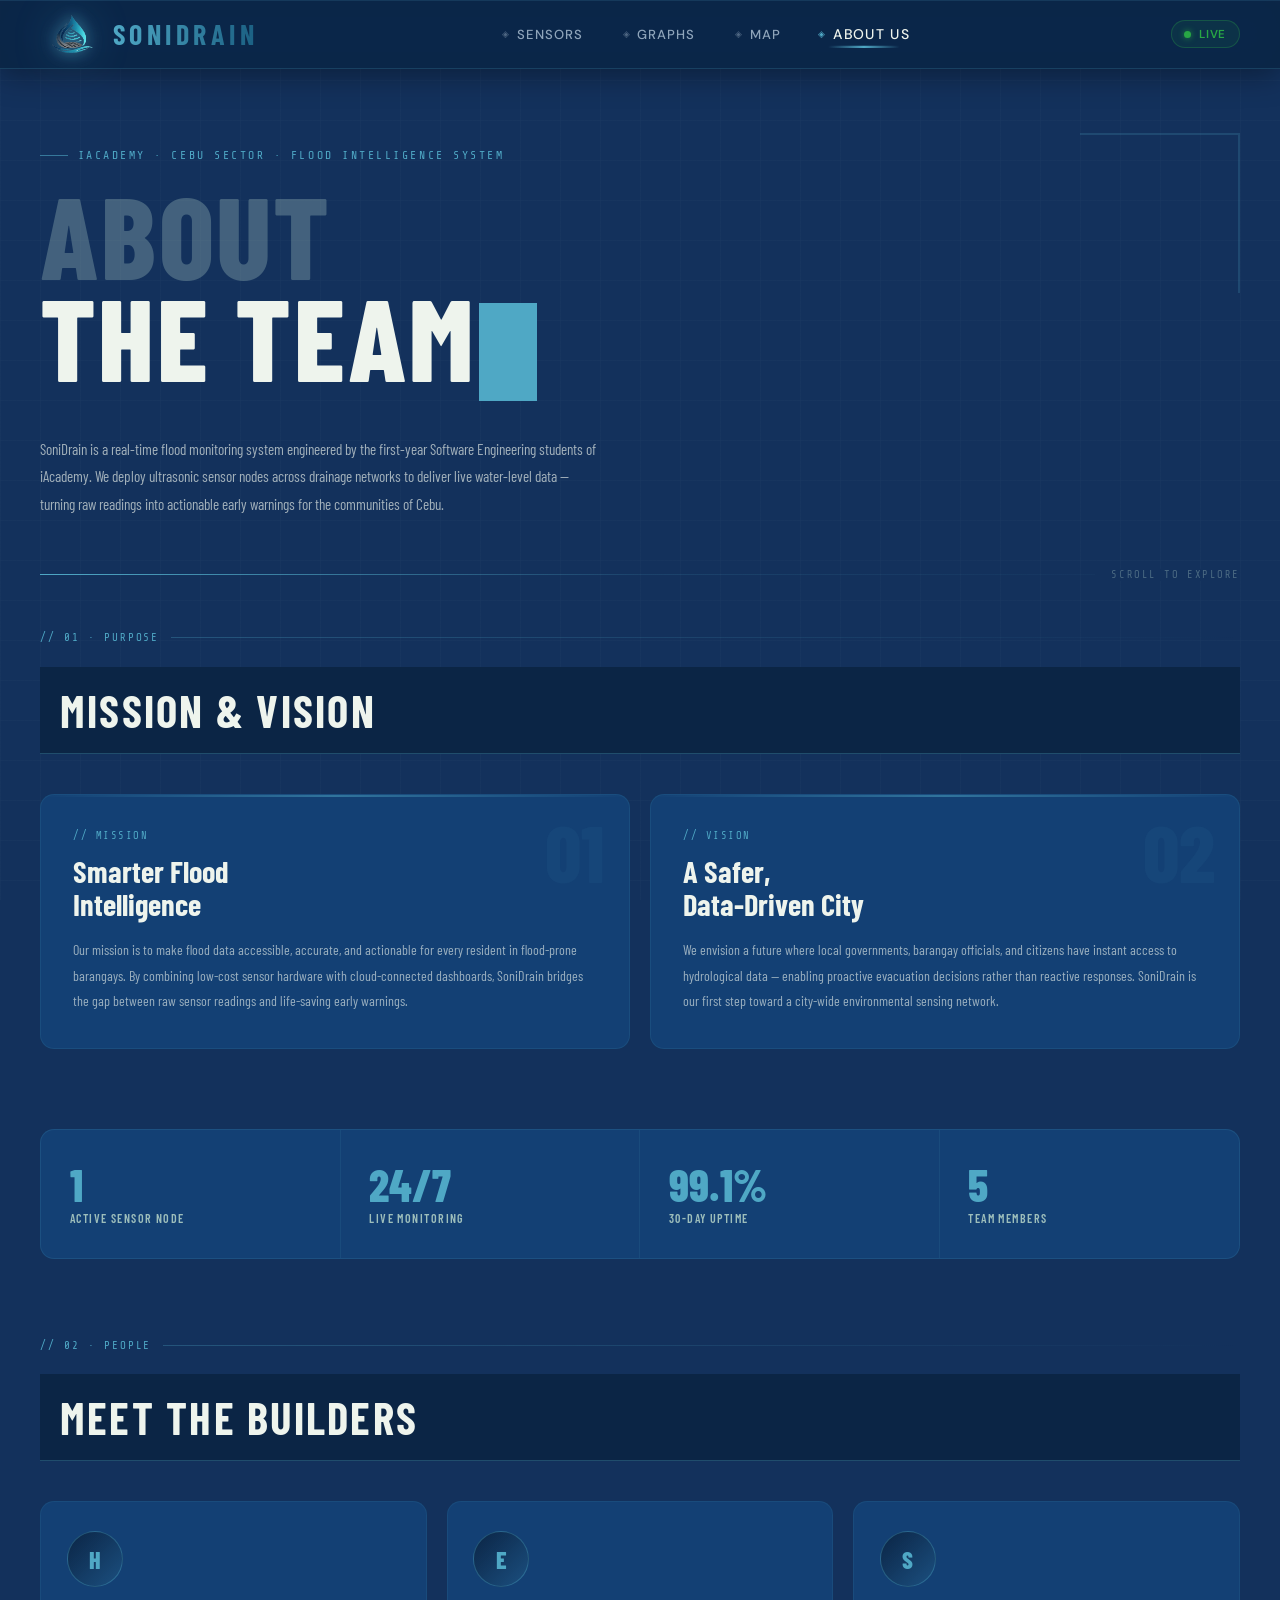
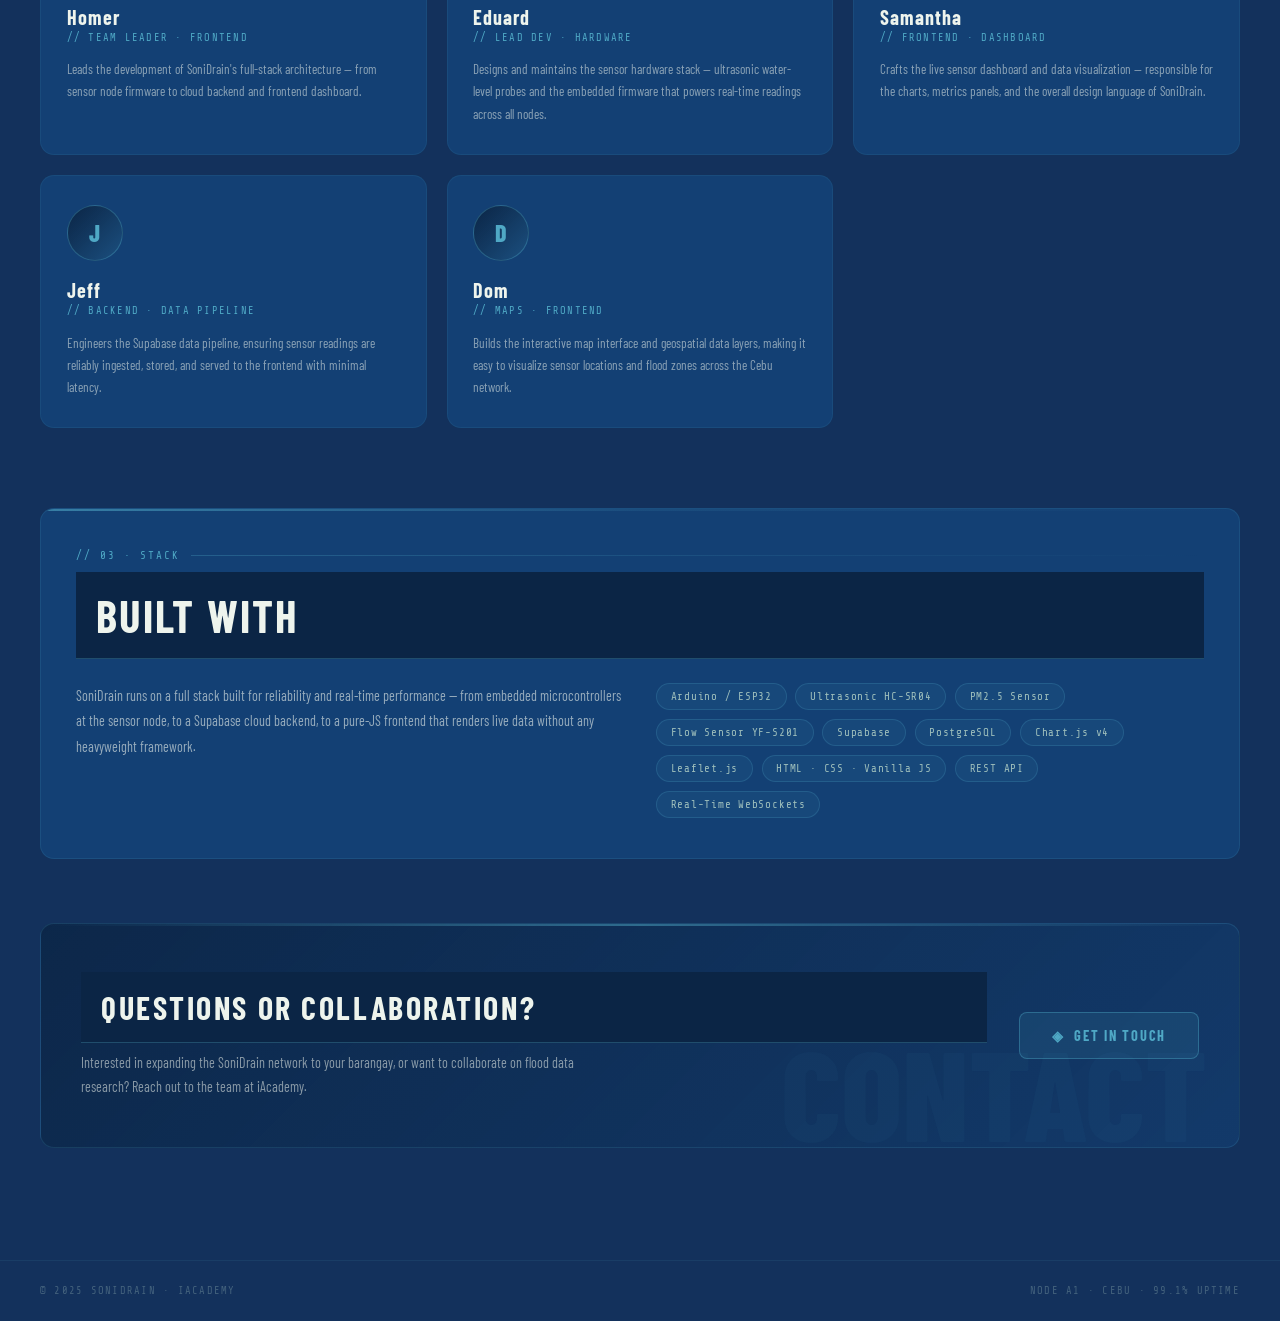
==== commit ae716aa2: "Update Aboutus.html" ====
--- a/Aboutus.html
+++ b/Aboutus.html
@@ -47,7 +47,7 @@
 
 <!-- ── HERO ── -->
 <section class="about-hero">
-  <p class="about-eyebrow">iAcademy · Guadalupe Sector · Flood Intelligence System</p>
+  <p class="about-eyebrow">iAcademy · Cebu Sector · Flood Intelligence System</p>
   <h1 class="about-headline">
     <span class="h-dim">About</span>
     <span class="h-bright">The Team<span class="cursor-blink"></span></span>
@@ -211,4 +211,5 @@
 </script>
 
 </body>
-</html>+
+</html>
